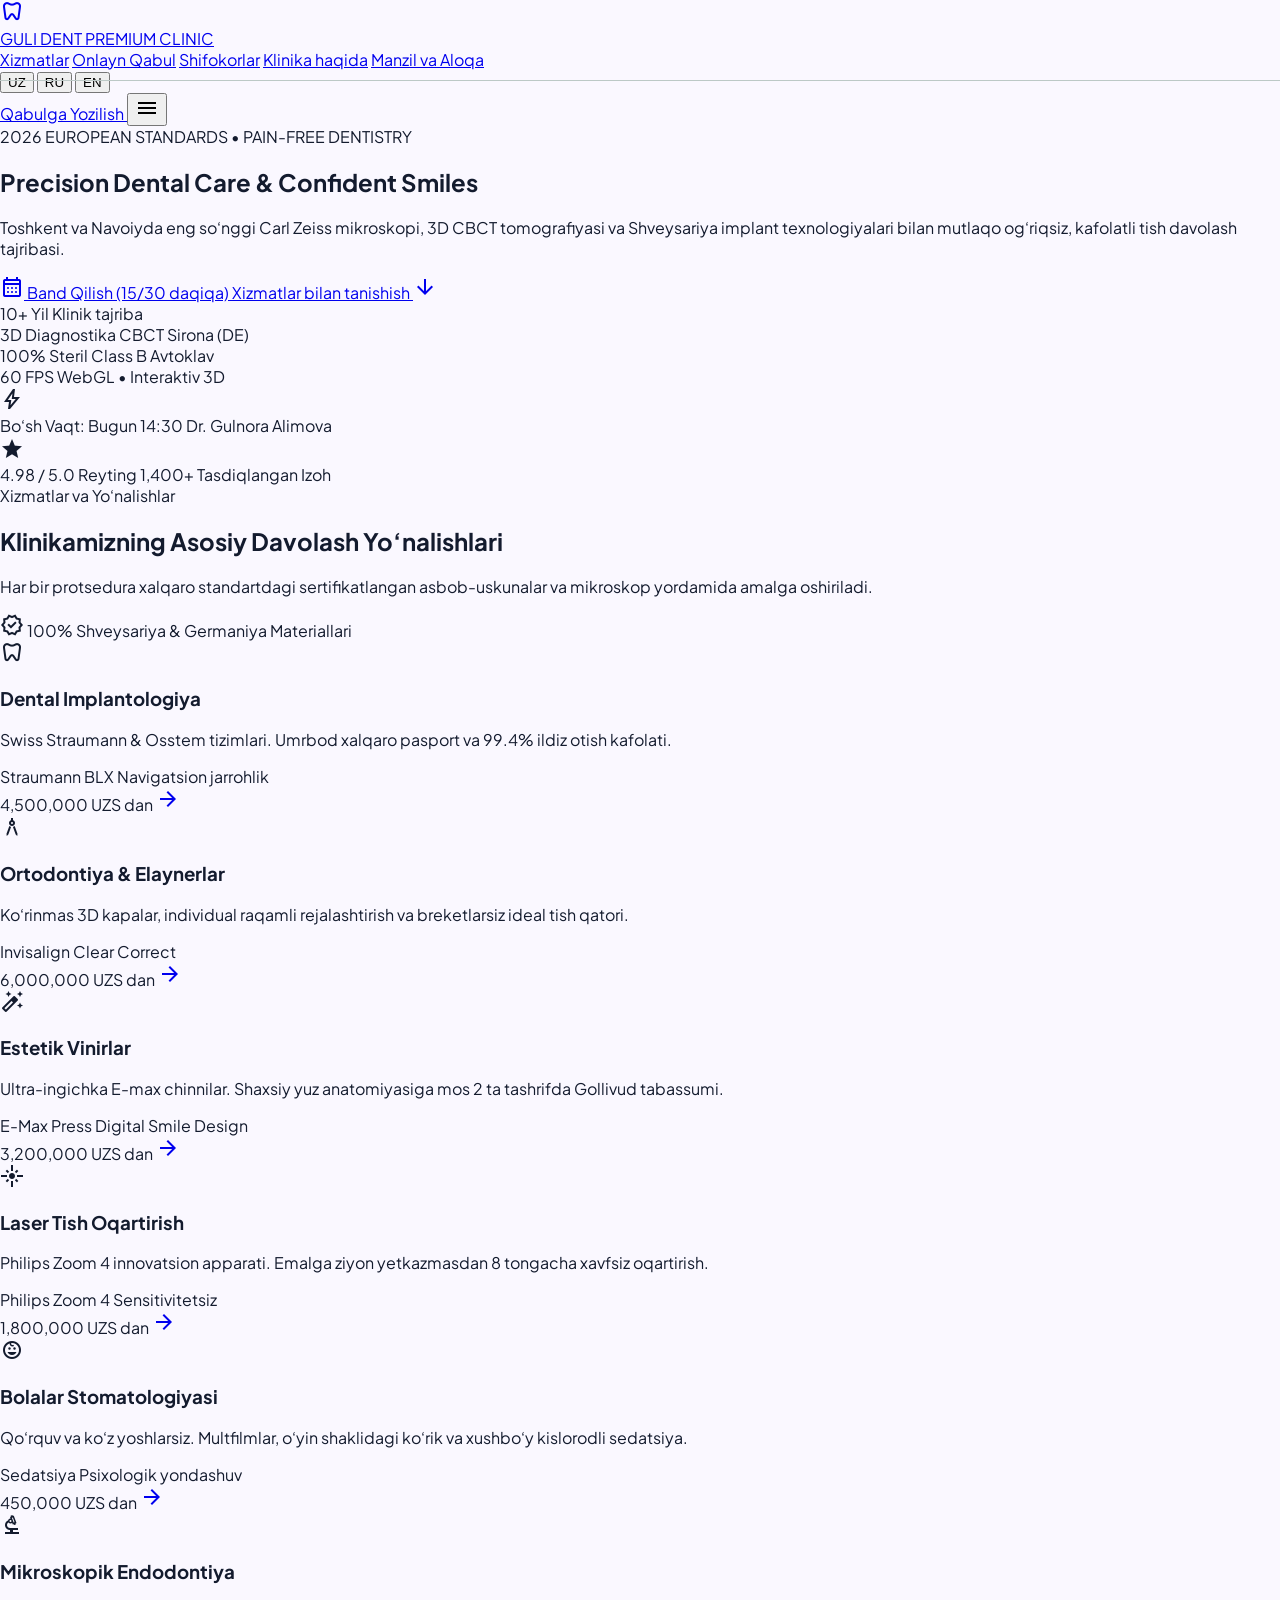
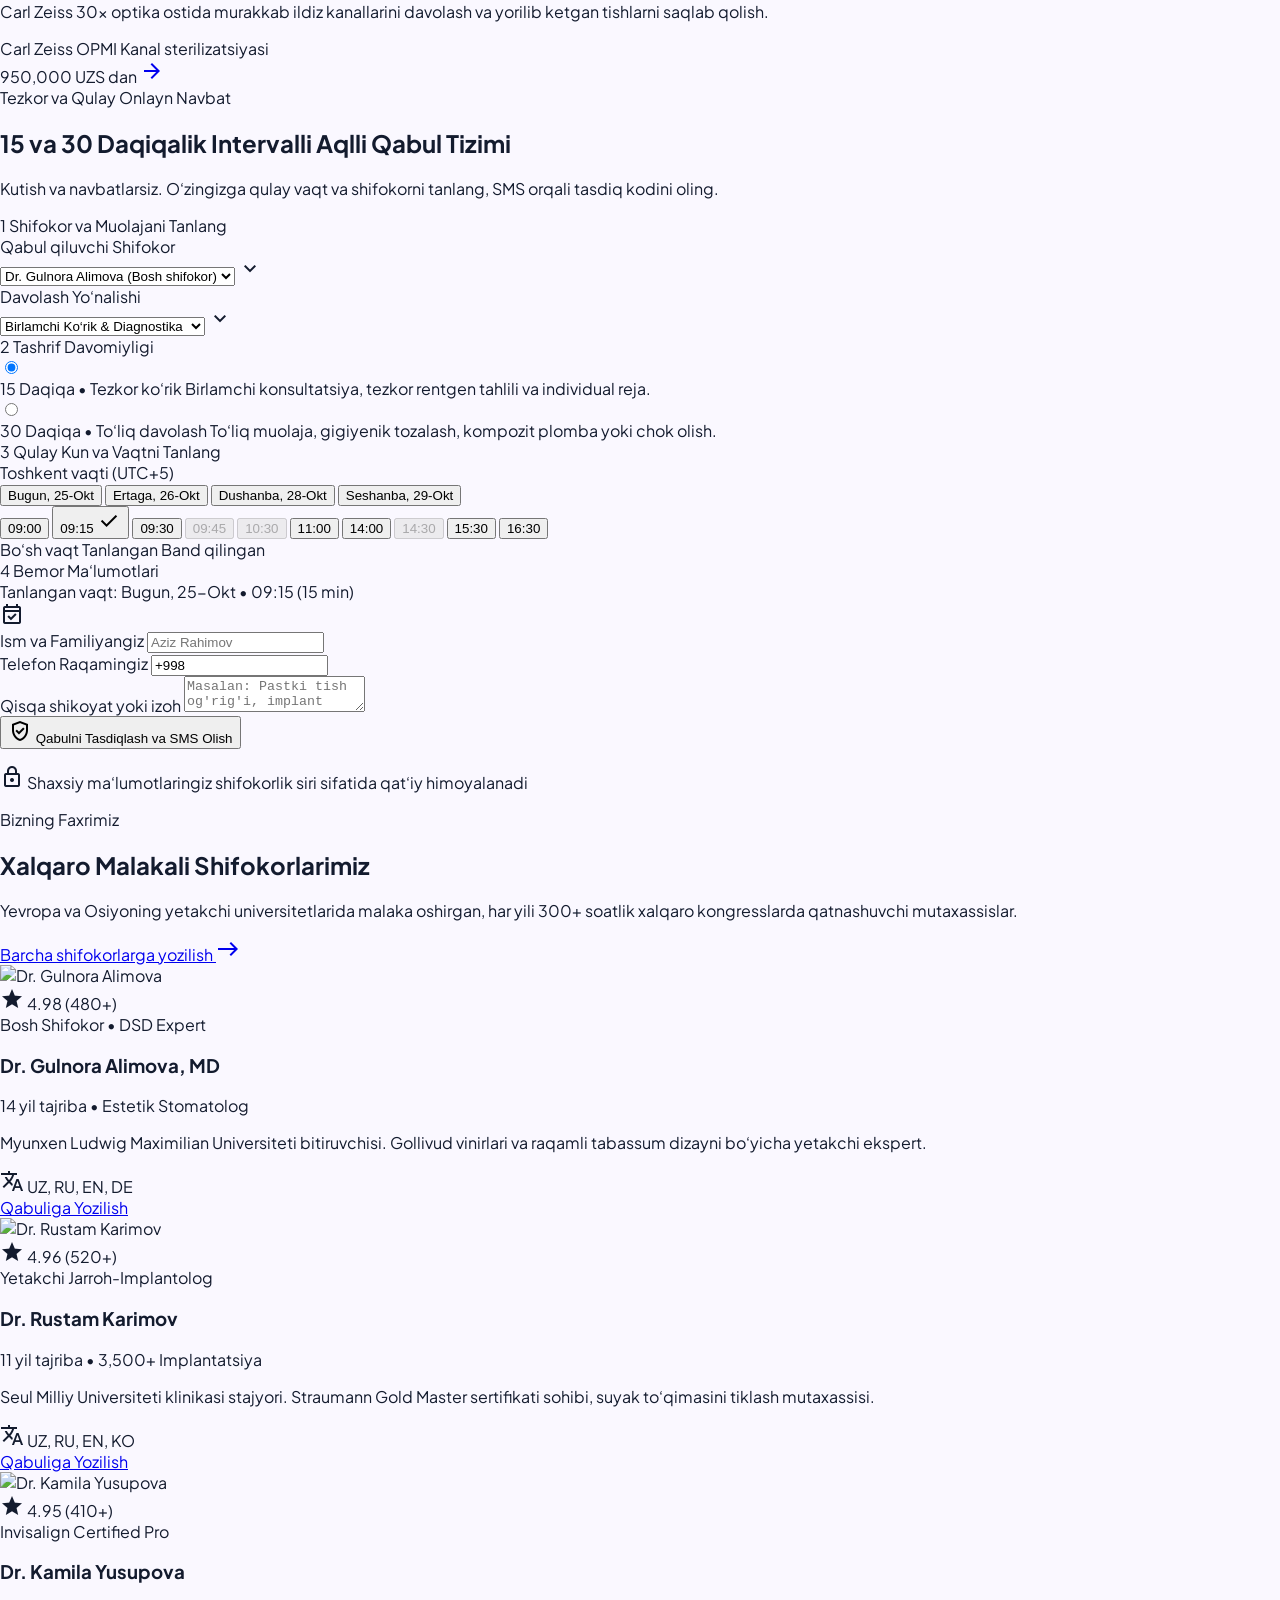
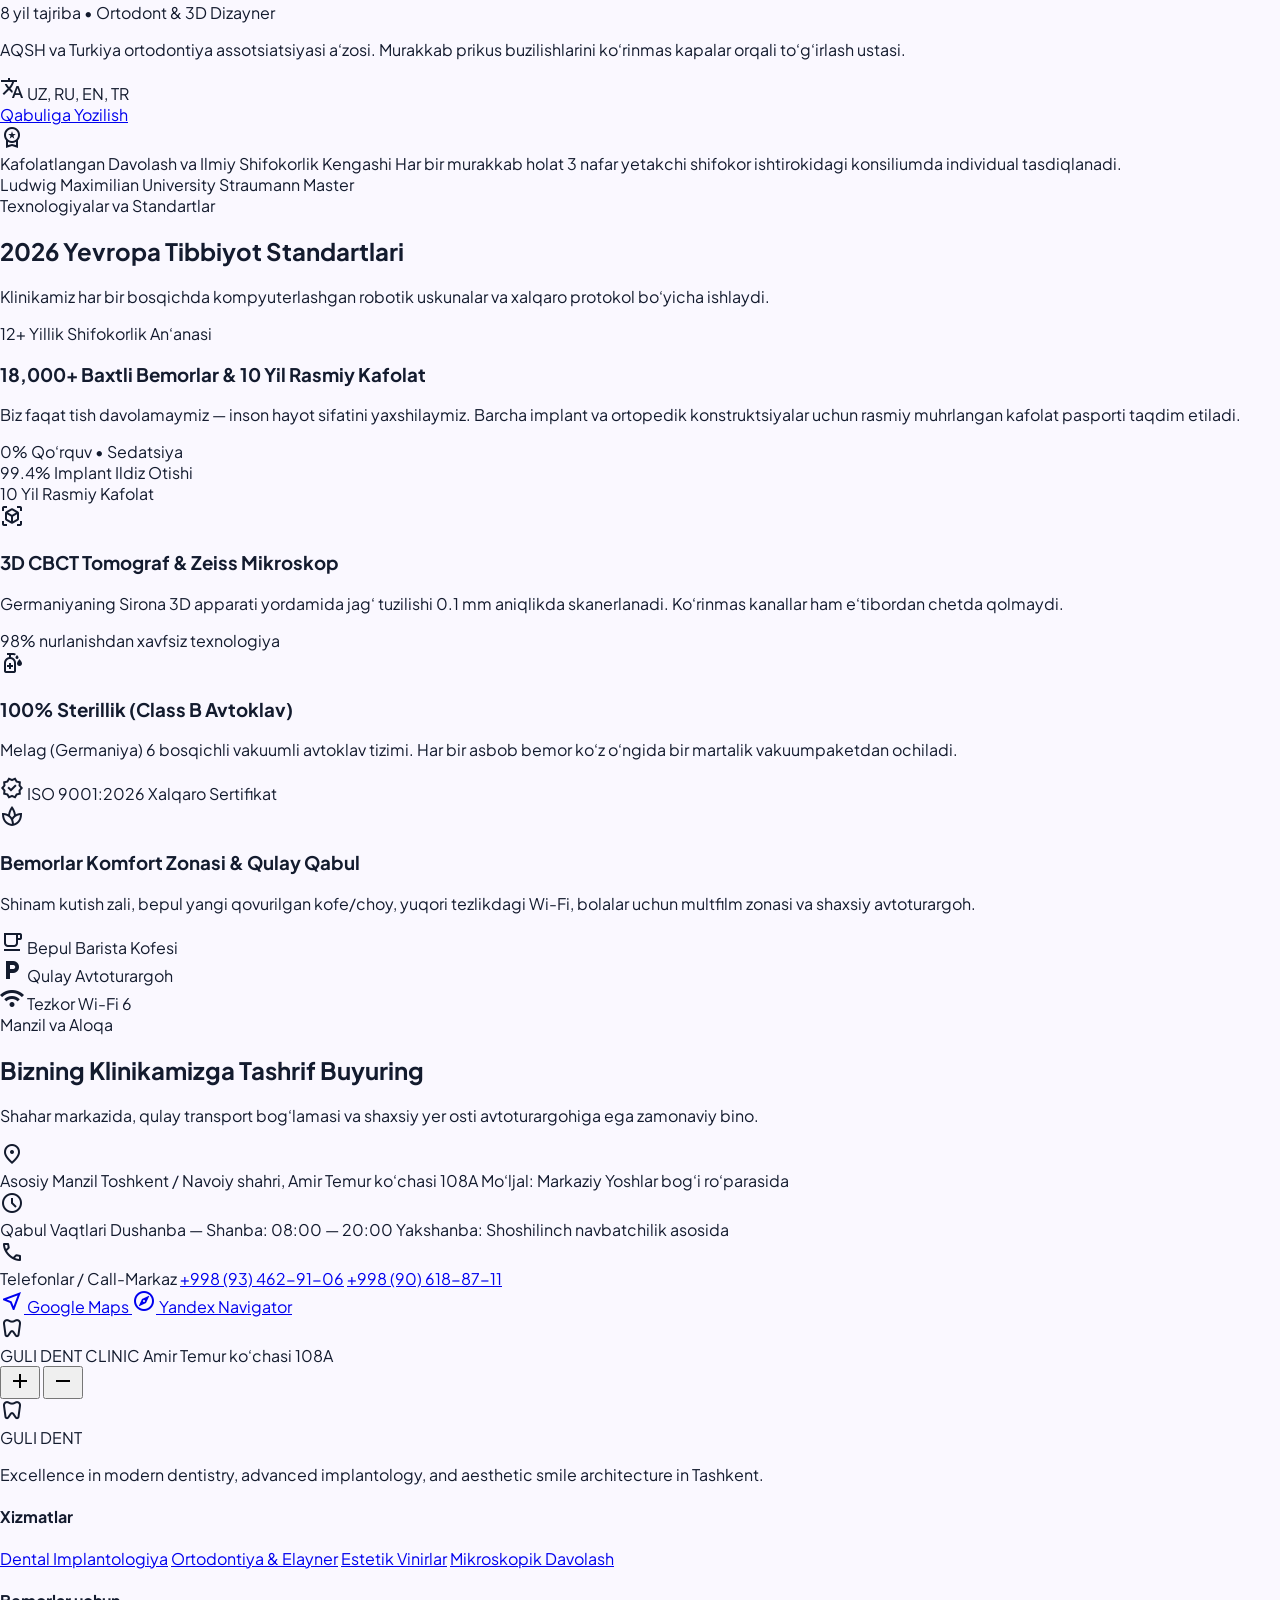
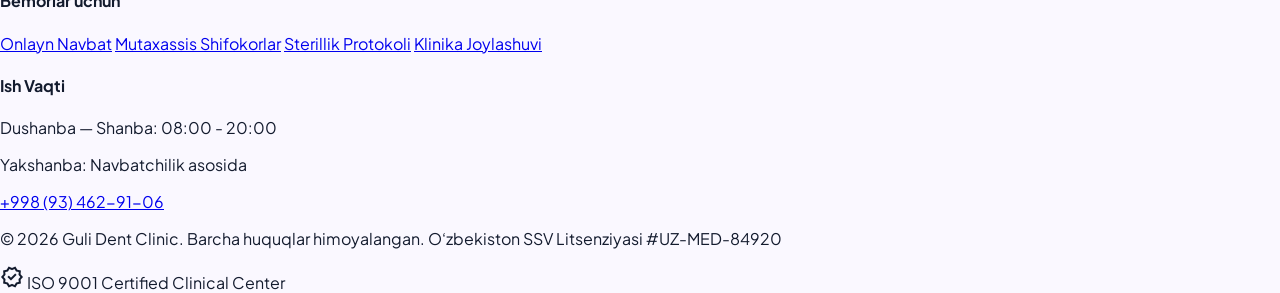
==== index.html @ af5451ae "first commit" ====
<!DOCTYPE html>
<html lang="uz">
<head>
  <meta charset="utf-8"/>
  <meta name="viewport" content="width=device-width, initial-scale=1.0"/>
  <title>GULI DENT CLINIC • Zamonaviy Stomatologiya Markazi</title>
  <meta name="description" content="Toshkent va Navoiyda Carl Zeiss mikroskopi, 3D CBCT tomografiyasi va Shveysariya implant texnologiyalari bilan og‘riqsiz tish davolash."/>

  <!-- Google Fonts: Plus Jakarta Sans & Material Symbols -->
  <link rel="preconnect" href="https://fonts.googleapis.com"/>
  <link rel="preconnect" href="https://fonts.gstatic.com" crossorigin/>
  <link href="https://fonts.googleapis.com/css2?family=Plus+Jakarta+Sans:wght@400;500;600;700;800&display=swap" rel="stylesheet"/>
  <link href="https://fonts.googleapis.com/css2?family=Material+Symbols+Outlined:opsz,wght,FILL,GRAD@20..48,100..700,0..1,-50..200" rel="stylesheet"/>

  <!-- Tailwind CSS CDN -->
  <script src="https://cdn.tailwindcss.com"></script>
  <script>
    tailwind.config = {
      darkMode: "class",
      theme: {
        extend: {
          colors: {
            "surface": "#faf8ff",
            "surface-dim": "#d2d9f4",
            "surface-bright": "#faf8ff",
            "surface-container-lowest": "#ffffff",
            "surface-container-low": "#f2f3ff",
            "surface-container": "#eaedff",
            "surface-container-high": "#e2e7ff",
            "surface-container-highest": "#dae2fd",
            "on-surface": "#131b2e",
            "on-surface-variant": "#3d4947",
            "inverse-surface": "#283044",
            "inverse-on-surface": "#eef0ff",
            "outline": "#6d7a77",
            "outline-variant": "#bcc9c6",
            "surface-tint": "#006a61",
            "primary": "#00685f",
            "on-primary": "#ffffff",
            "primary-container": "#008378",
            "on-primary-container": "#f4fffc",
            "inverse-primary": "#6bd8cb",
            "secondary": "#585f66",
            "on-secondary": "#ffffff",
            "secondary-container": "#dce3eb",
            "on-secondary-container": "#5e656c",
            "tertiary": "#38645c",
            "on-tertiary": "#ffffff",
            "tertiary-container": "#517d75",
            "on-tertiary-container": "#f4fffb",
            "primary-fixed": "#89f5e7",
            "primary-fixed-dim": "#6bd8cb",
            "secondary-fixed": "#dce3eb",
            "secondary-fixed-dim": "#c0c7cf",
            "tertiary-fixed": "#bdece2",
            "tertiary-fixed-dim": "#a2d0c6"
          },
          borderRadius: {
            "DEFAULT": "0.25rem",
            "md": "0.75rem",
            "lg": "1rem",
            "xl": "1.5rem",
            "2xl": "1.75rem",
            "3xl": "2rem",
            "full": "9999px"
          },
          spacing: {
            "gutter": "1.5rem",
            "margin": "2rem",
            "space-xs": "0.25rem",
            "space-sm": "0.5rem",
            "space-md": "1rem",
            "space-lg": "1.5rem",
            "space-xl": "2.5rem"
          },
          fontFamily: {
            sans: ['"Plus Jakarta Sans"', 'system-ui', 'sans-serif']
          }
        }
      }
    };
  </script>

  <!-- External Custom Stylesheet -->
  <link rel="stylesheet" href="css/style.css"/>

  <!-- Three.js Library -->
  <script src="https://ajax.googleapis.com/ajax/libs/threejs/r125/three.min.js"></script>

  <!-- Main Application JavaScript -->
  <script src="js/main.js" defer></script>
</head>
<body class="bg-surface font-sans text-on-surface antialiased">

  <!-- ========================================================================
       TOP FIXED NAVIGATION HEADER
       ======================================================================== -->
  <header class="fixed top-0 left-0 w-full z-50 bg-surface-container-lowest/90 backdrop-blur-xl border-b border-outline-variant/40 shadow-[0_4px_20px_-2px_rgba(15,23,42,0.03)]">
    <div class="h-20 max-w-7xl mx-auto px-4 sm:px-8 flex items-center justify-between gap-gutter">
      <!-- Logo -->
      <a href="#" class="flex items-center gap-space-sm group">
        <div class="w-10 h-10 rounded-xl bg-primary flex items-center justify-center text-on-primary shadow-sm group-hover:scale-105 transition-transform">
          <span class="material-symbols-outlined text-[24px]">dentistry</span>
        </div>
        <div class="flex flex-col">
          <span class="font-bold text-xl tracking-tight text-on-surface leading-none">GULI DENT</span>
          <span class="text-[11px] tracking-widest text-primary font-bold uppercase mt-0.5">PREMIUM CLINIC</span>
        </div>
      </a>

      <!-- Desktop Navigation Links -->
      <nav class="hidden lg:flex items-center gap-8">
        <a href="#services" class="text-sm font-semibold text-primary transition-colors hover:text-primary-container">Xizmatlar</a>
        <a href="#booking" class="text-sm font-semibold text-on-surface-variant hover:text-primary transition-colors">Onlayn Qabul</a>
        <a href="#doctors" class="text-sm font-semibold text-on-surface-variant hover:text-primary transition-colors">Shifokorlar</a>
        <a href="#about" class="text-sm font-semibold text-on-surface-variant hover:text-primary transition-colors">Klinika haqida</a>
        <a href="#contact" class="text-sm font-semibold text-on-surface-variant hover:text-primary transition-colors">Manzil va Aloqa</a>
      </nav>

      <!-- Right Action Items -->
      <div class="flex items-center gap-3 sm:gap-4">
        <!-- Language Switcher -->
        <div class="flex items-center p-1 bg-surface-container-low rounded-full">
          <button class="lang-btn px-2.5 py-1 rounded-full bg-primary text-on-primary text-xs font-semibold transition-all shadow-sm" type="button">UZ</button>
          <button class="lang-btn px-2.5 py-1 rounded-full text-on-surface-variant hover:text-on-surface text-xs font-semibold transition-all" type="button">RU</button>
          <button class="lang-btn px-2.5 py-1 rounded-full text-on-surface-variant hover:text-on-surface text-xs font-semibold transition-all" type="button">EN</button>
        </div>

        <!-- Appointment CTA -->
        <a href="#booking" class="hidden sm:inline-flex items-center justify-center min-h-[44px] px-5 rounded-full bg-primary text-on-primary text-sm font-semibold hover:bg-primary-container active:scale-[0.98] transition-all shadow-[0_4px_14px_rgba(0,104,95,0.25)]">
          Qabulga Yozilish
        </a>

        <!-- Mobile Menu Toggle Button -->
        <button id="mobileMenuToggle" aria-label="Menyu" class="lg:hidden w-10 h-10 rounded-full bg-surface-container-low flex items-center justify-center text-on-surface hover:bg-surface-container transition-colors">
          <span class="material-symbols-outlined text-[24px]">menu</span>
        </button>
      </div>
    </div>

    <!-- Mobile Navigation Drawer -->
    <div id="mobileNavDrawer" class="mobile-nav-drawer lg:hidden">
      <div class="px-6 py-5 flex flex-col gap-4">
        <a href="#services" class="mobile-nav-link text-base font-semibold text-on-surface hover:text-primary transition-colors py-1">Xizmatlar</a>
        <a href="#booking" class="mobile-nav-link text-base font-semibold text-on-surface hover:text-primary transition-colors py-1">Onlayn Qabul</a>
        <a href="#doctors" class="mobile-nav-link text-base font-semibold text-on-surface hover:text-primary transition-colors py-1">Shifokorlar</a>
        <a href="#about" class="mobile-nav-link text-base font-semibold text-on-surface hover:text-primary transition-colors py-1">Klinika haqida</a>
        <a href="#contact" class="mobile-nav-link text-base font-semibold text-on-surface hover:text-primary transition-colors py-1">Manzil va Aloqa</a>
        <a href="#booking" class="mobile-nav-link w-full py-3 text-center rounded-xl bg-primary text-on-primary font-semibold shadow-md mt-2">
          Qabulga Yozilish
        </a>
      </div>
    </div>
  </header>

  <!-- ========================================================================
       MAIN BODY WRAPPER
       ======================================================================== -->
  <main class="w-full pt-20 bg-surface">

    <!-- 1. HERO SECTION WITH 3D TOOTH MODEL -->
    <div class="relative w-full overflow-hidden">
      <!-- Ambient Glow Aura -->
      <div class="absolute -top-32 left-1/2 -translate-x-1/2 w-[850px] h-[340px] hero-glow-aura pointer-events-none rounded-full"></div>

      <section class="relative max-w-7xl mx-auto px-4 sm:px-8 pt-10 sm:pt-16 pb-16">
        <div class="grid grid-cols-1 lg:grid-cols-12 gap-8 lg:gap-12 items-center">
          
          <!-- Left Column: Copy & Trust -->
          <div class="lg:col-span-6 flex flex-col items-start gap-5 z-10">
            <!-- Medical Badge -->
            <div class="inline-flex items-center gap-2 px-4 py-1.5 rounded-full bg-surface-container-low/90 backdrop-blur-md shadow-sm border border-outline-variant/30">
              <span class="w-2.5 h-2.5 rounded-full bg-primary animate-pulse"></span>
              <span class="text-xs text-primary font-bold tracking-wider uppercase">2026 EUROPEAN STANDARDS • PAIN-FREE DENTISTRY</span>
            </div>

            <!-- Main Heading -->
            <h1 class="text-4xl sm:text-5xl lg:text-[56px] font-bold text-on-surface leading-[1.1] tracking-tight">
              Precision Dental Care &amp; <span class="text-primary">Confident Smiles</span>
            </h1>

            <p class="text-base sm:text-lg text-on-surface-variant max-w-xl leading-relaxed">
              Toshkent va Navoiyda eng so‘nggi Carl Zeiss mikroskopi, 3D CBCT tomografiyasi va Shveysariya implant texnologiyalari bilan mutlaqo og‘riqsiz, kafolatli tish davolash tajribasi.
            </p>

            <!-- CTAs -->
            <div class="flex flex-wrap items-center gap-4 pt-2 w-full sm:w-auto">
              <a href="#booking" class="inline-flex items-center justify-center gap-2 px-7 py-3.5 rounded-full bg-primary text-on-primary text-sm font-semibold shadow-md hover:bg-primary-container hover:shadow-lg transition-all duration-200 active:scale-[0.98]">
                <span class="material-symbols-outlined text-[20px]">calendar_month</span>
                <span>Band Qilish (15/30 daqiqa)</span>
              </a>
              <a href="#services" class="inline-flex items-center justify-center gap-2 px-6 py-3.5 rounded-full bg-surface-container-lowest text-primary text-sm font-semibold shadow-sm hover:bg-surface-container-low transition-all duration-200 border border-outline-variant/20">
                <span>Xizmatlar bilan tanishish</span>
                <span class="material-symbols-outlined text-[18px]">arrow_downward</span>
              </a>
            </div>

            <!-- Trust Metrics Row -->
            <div class="grid grid-cols-3 gap-3 sm:gap-4 w-full pt-4">
              <div class="bg-surface-container-lowest/80 backdrop-blur-sm p-4 rounded-xl shadow-sm border border-outline-variant/20 flex flex-col gap-0.5">
                <span class="text-xl sm:text-2xl font-bold text-primary">10+ Yil</span>
                <span class="text-xs text-on-surface-variant font-medium">Klinik tajriba</span>
              </div>
              <div class="bg-surface-container-lowest/80 backdrop-blur-sm p-4 rounded-xl shadow-sm border border-outline-variant/20 flex flex-col gap-0.5">
                <span class="text-xl sm:text-2xl font-bold text-on-surface">3D Diagnostika</span>
                <span class="text-xs text-on-surface-variant font-medium">CBCT Sirona (DE)</span>
              </div>
              <div class="bg-surface-container-lowest/80 backdrop-blur-sm p-4 rounded-xl shadow-sm border border-outline-variant/20 flex flex-col gap-0.5">
                <span class="text-xl sm:text-2xl font-bold text-tertiary">100% Steril</span>
                <span class="text-xs text-on-surface-variant font-medium">Class B Avtoklav</span>
              </div>
            </div>
          </div>

          <!-- Right Column: 3D Scene Viewport -->
          <div class="lg:col-span-6 relative w-full flex justify-center">
            <div class="relative w-full rounded-2xl bg-surface-container-lowest shadow-xl overflow-hidden min-h-[480px] sm:min-h-[540px] border border-outline-variant/30">
              <!-- Subtle Gradient Background -->
              <div class="absolute inset-0 bg-gradient-to-br from-surface-container-lowest via-surface-container-low to-primary-fixed/20 pointer-events-none"></div>

              <!-- Interactive 3D Three.js Container -->
              <div id="tooth-3d-viewport" class="w-full h-[480px] sm:h-[540px] block relative z-0"></div>

              <!-- Floating Top Right Badge -->
              <div class="absolute top-4 right-4 z-20 flex items-center gap-2 px-3 py-1.5 rounded-full bg-surface-container-lowest/90 backdrop-blur-md shadow-sm border border-outline-variant/30">
                <span class="w-2 h-2 rounded-full bg-emerald-500 animate-ping"></span>
                <span class="text-xs text-on-surface font-semibold tracking-wide">60 FPS WebGL • Interaktiv 3D</span>
              </div>

              <!-- Floating Bottom Left Badge -->
              <div class="absolute bottom-4 left-4 z-20 flex items-center gap-2 px-3.5 py-2 rounded-xl bg-surface-container-lowest/90 backdrop-blur-md shadow-md border border-outline-variant/30 max-w-[240px]">
                <div class="w-7 h-7 rounded-lg bg-primary-fixed text-primary flex items-center justify-center shrink-0">
                  <span class="material-symbols-outlined text-[18px]">bolt</span>
                </div>
                <div class="flex flex-col">
                  <span class="text-xs text-primary font-bold leading-tight">Bo‘sh Vaqt: Bugun 14:30</span>
                  <span class="text-[11px] text-on-surface-variant leading-tight">Dr. Gulnora Alimova</span>
                </div>
              </div>

              <!-- Floating Bottom Right Badge -->
              <div class="absolute bottom-4 right-4 z-20 hidden sm:flex items-center gap-2 px-3.5 py-2 rounded-xl bg-surface-container-lowest/90 backdrop-blur-md shadow-md border border-outline-variant/30">
                <div class="flex items-center text-amber-500">
                  <span class="material-symbols-outlined text-[18px]" style="font-variation-settings: 'FILL' 1;">star</span>
                </div>
                <div class="flex flex-col">
                  <span class="text-xs text-on-surface font-bold leading-tight">4.98 / 5.0 Reyting</span>
                  <span class="text-[11px] text-on-surface-variant leading-tight">1,400+ Tasdiqlangan Izoh</span>
                </div>
              </div>
            </div>
          </div>

        </div>
      </section>
    </div>

    <!-- ========================================================================
         2. SERVICES GRID SECTION
         ======================================================================== -->
    <section class="w-full bg-surface-container-low/60 py-16 sm:py-20" id="services">
      <div class="max-w-7xl mx-auto px-4 sm:px-8">
        
        <!-- Section Header -->
        <div class="flex flex-col md:flex-row md:items-end justify-between gap-4 mb-12">
          <div class="flex flex-col gap-1 max-w-2xl">
            <span class="text-xs uppercase tracking-wider text-primary font-bold">Xizmatlar va Yo‘nalishlar</span>
            <h2 class="text-2xl sm:text-3xl font-bold text-on-surface leading-tight">Klinikamizning Asosiy Davolash Yo‘nalishlari</h2>
            <p class="text-sm sm:text-base text-on-surface-variant mt-1">Har bir protsedura xalqaro standartdagi sertifikatlangan asbob-uskunalar va mikroskop yordamida amalga oshiriladi.</p>
          </div>
          <div class="flex items-center">
            <span class="text-xs text-primary font-semibold bg-surface-container-lowest px-3.5 py-2 rounded-full shadow-sm flex items-center gap-1.5 border border-outline-variant/20">
              <span class="material-symbols-outlined text-[18px]">verified</span> 100% Shveysariya &amp; Germaniya Materiallari
            </span>
          </div>
        </div>

        <!-- 6 Service Cards Grid -->
        <div class="grid grid-cols-1 md:grid-cols-2 lg:grid-cols-3 gap-6">
          
          <!-- Card 1: Dental Implantologiya -->
          <div class="service-card bg-surface-container-lowest p-6 rounded-2xl shadow-sm border border-outline-variant/20 flex flex-col justify-between group">
            <div class="flex flex-col gap-3">
              <div class="w-12 h-12 rounded-xl bg-primary-fixed/60 text-primary flex items-center justify-center group-hover:scale-105 transition-transform">
                <span class="material-symbols-outlined text-[28px]">dentistry</span>
              </div>
              <div>
                <h3 class="text-lg font-bold text-on-surface">Dental Implantologiya</h3>
                <p class="text-xs sm:text-sm text-on-surface-variant mt-1.5 leading-relaxed">
                  Swiss Straumann &amp; Osstem tizimlari. Umrbod xalqaro pasport va 99.4% ildiz otish kafolati.
                </p>
              </div>
              <div class="flex flex-wrap gap-1.5 pt-1">
                <span class="px-2.5 py-1 rounded-md bg-surface-container text-on-surface-variant text-xs font-medium">Straumann BLX</span>
                <span class="px-2.5 py-1 rounded-md bg-surface-container text-on-surface-variant text-xs font-medium">Navigatsion jarrohlik</span>
              </div>
            </div>
            <div class="pt-6 mt-4 flex items-center justify-between border-t border-surface-container-low">
              <span class="text-lg font-bold text-primary">4,500,000 UZS <span class="text-xs text-on-surface-variant font-normal">dan</span></span>
              <a href="#booking" class="w-9 h-9 rounded-full bg-surface-container-low text-primary flex items-center justify-center hover:bg-primary hover:text-on-primary transition-colors">
                <span class="material-symbols-outlined text-[18px]">arrow_forward</span>
              </a>
            </div>
          </div>

          <!-- Card 2: Ortodontiya & Elaynerlar -->
          <div class="service-card bg-surface-container-lowest p-6 rounded-2xl shadow-sm border border-outline-variant/20 flex flex-col justify-between group">
            <div class="flex flex-col gap-3">
              <div class="w-12 h-12 rounded-xl bg-tertiary-fixed/60 text-tertiary flex items-center justify-center group-hover:scale-105 transition-transform">
                <span class="material-symbols-outlined text-[28px]">architecture</span>
              </div>
              <div>
                <h3 class="text-lg font-bold text-on-surface">Ortodontiya &amp; Elaynerlar</h3>
                <p class="text-xs sm:text-sm text-on-surface-variant mt-1.5 leading-relaxed">
                  Ko‘rinmas 3D kapalar, individual raqamli rejalashtirish va breketlarsiz ideal tish qatori.
                </p>
              </div>
              <div class="flex flex-wrap gap-1.5 pt-1">
                <span class="px-2.5 py-1 rounded-md bg-surface-container text-on-surface-variant text-xs font-medium">Invisalign</span>
                <span class="px-2.5 py-1 rounded-md bg-surface-container text-on-surface-variant text-xs font-medium">Clear Correct</span>
              </div>
            </div>
            <div class="pt-6 mt-4 flex items-center justify-between border-t border-surface-container-low">
              <span class="text-lg font-bold text-primary">6,000,000 UZS <span class="text-xs text-on-surface-variant font-normal">dan</span></span>
              <a href="#booking" class="w-9 h-9 rounded-full bg-surface-container-low text-primary flex items-center justify-center hover:bg-primary hover:text-on-primary transition-colors">
                <span class="material-symbols-outlined text-[18px]">arrow_forward</span>
              </a>
            </div>
          </div>

          <!-- Card 3: Estetik Vinirlar -->
          <div class="service-card bg-surface-container-lowest p-6 rounded-2xl shadow-sm border border-outline-variant/20 flex flex-col justify-between group">
            <div class="flex flex-col gap-3">
              <div class="w-12 h-12 rounded-xl bg-primary-fixed/60 text-primary flex items-center justify-center group-hover:scale-105 transition-transform">
                <span class="material-symbols-outlined text-[28px]">auto_fix_high</span>
              </div>
              <div>
                <h3 class="text-lg font-bold text-on-surface">Estetik Vinirlar</h3>
                <p class="text-xs sm:text-sm text-on-surface-variant mt-1.5 leading-relaxed">
                  Ultra-ingichka E-max chinnilar. Shaxsiy yuz anatomiyasiga mos 2 ta tashrifda Gollivud tabassumi.
                </p>
              </div>
              <div class="flex flex-wrap gap-1.5 pt-1">
                <span class="px-2.5 py-1 rounded-md bg-surface-container text-on-surface-variant text-xs font-medium">E-Max Press</span>
                <span class="px-2.5 py-1 rounded-md bg-surface-container text-on-surface-variant text-xs font-medium">Digital Smile Design</span>
              </div>
            </div>
            <div class="pt-6 mt-4 flex items-center justify-between border-t border-surface-container-low">
              <span class="text-lg font-bold text-primary">3,200,000 UZS <span class="text-xs text-on-surface-variant font-normal">dan</span></span>
              <a href="#booking" class="w-9 h-9 rounded-full bg-surface-container-low text-primary flex items-center justify-center hover:bg-primary hover:text-on-primary transition-colors">
                <span class="material-symbols-outlined text-[18px]">arrow_forward</span>
              </a>
            </div>
          </div>

          <!-- Card 4: Laser Tish Oqartirish -->
          <div class="service-card bg-surface-container-lowest p-6 rounded-2xl shadow-sm border border-outline-variant/20 flex flex-col justify-between group">
            <div class="flex flex-col gap-3">
              <div class="w-12 h-12 rounded-xl bg-secondary-container text-secondary flex items-center justify-center group-hover:scale-105 transition-transform">
                <span class="material-symbols-outlined text-[28px]">flare</span>
              </div>
              <div>
                <h3 class="text-lg font-bold text-on-surface">Laser Tish Oqartirish</h3>
                <p class="text-xs sm:text-sm text-on-surface-variant mt-1.5 leading-relaxed">
                  Philips Zoom 4 innovatsion apparati. Emalga ziyon yetkazmasdan 8 tongacha xavfsiz oqartirish.
                </p>
              </div>
              <div class="flex flex-wrap gap-1.5 pt-1">
                <span class="px-2.5 py-1 rounded-md bg-surface-container text-on-surface-variant text-xs font-medium">Philips Zoom 4</span>
                <span class="px-2.5 py-1 rounded-md bg-surface-container text-on-surface-variant text-xs font-medium">Sensitivitetsiz</span>
              </div>
            </div>
            <div class="pt-6 mt-4 flex items-center justify-between border-t border-surface-container-low">
              <span class="text-lg font-bold text-primary">1,800,000 UZS <span class="text-xs text-on-surface-variant font-normal">dan</span></span>
              <a href="#booking" class="w-9 h-9 rounded-full bg-surface-container-low text-primary flex items-center justify-center hover:bg-primary hover:text-on-primary transition-colors">
                <span class="material-symbols-outlined text-[18px]">arrow_forward</span>
              </a>
            </div>
          </div>

          <!-- Card 5: Bolalar Stomatologiyasi -->
          <div class="service-card bg-surface-container-lowest p-6 rounded-2xl shadow-sm border border-outline-variant/20 flex flex-col justify-between group">
            <div class="flex flex-col gap-3">
              <div class="w-12 h-12 rounded-xl bg-primary-fixed/50 text-primary flex items-center justify-center group-hover:scale-105 transition-transform">
                <span class="material-symbols-outlined text-[28px]">child_care</span>
              </div>
              <div>
                <h3 class="text-lg font-bold text-on-surface">Bolalar Stomatologiyasi</h3>
                <p class="text-xs sm:text-sm text-on-surface-variant mt-1.5 leading-relaxed">
                  Qo‘rquv va ko‘z yoshlarsiz. Multfilmlar, o‘yin shaklidagi ko‘rik va xushbo‘y kislorodli sedatsiya.
                </p>
              </div>
              <div class="flex flex-wrap gap-1.5 pt-1">
                <span class="px-2.5 py-1 rounded-md bg-surface-container text-on-surface-variant text-xs font-medium">Sedatsiya</span>
                <span class="px-2.5 py-1 rounded-md bg-surface-container text-on-surface-variant text-xs font-medium">Psixologik yondashuv</span>
              </div>
            </div>
            <div class="pt-6 mt-4 flex items-center justify-between border-t border-surface-container-low">
              <span class="text-lg font-bold text-primary">450,000 UZS <span class="text-xs text-on-surface-variant font-normal">dan</span></span>
              <a href="#booking" class="w-9 h-9 rounded-full bg-surface-container-low text-primary flex items-center justify-center hover:bg-primary hover:text-on-primary transition-colors">
                <span class="material-symbols-outlined text-[18px]">arrow_forward</span>
              </a>
            </div>
          </div>

          <!-- Card 6: Mikroskopik Endodontiya -->
          <div class="service-card bg-surface-container-lowest p-6 rounded-2xl shadow-sm border border-outline-variant/20 flex flex-col justify-between group">
            <div class="flex flex-col gap-3">
              <div class="w-12 h-12 rounded-xl bg-tertiary-fixed/60 text-tertiary flex items-center justify-center group-hover:scale-105 transition-transform">
                <span class="material-symbols-outlined text-[28px]">biotech</span>
              </div>
              <div>
                <h3 class="text-lg font-bold text-on-surface">Mikroskopik Endodontiya</h3>
                <p class="text-xs sm:text-sm text-on-surface-variant mt-1.5 leading-relaxed">
                  Carl Zeiss 30x optika ostida murakkab ildiz kanallarini davolash va yorilib ketgan tishlarni saqlab qolish.
                </p>
              </div>
              <div class="flex flex-wrap gap-1.5 pt-1">
                <span class="px-2.5 py-1 rounded-md bg-surface-container text-on-surface-variant text-xs font-medium">Carl Zeiss OPMI</span>
                <span class="px-2.5 py-1 rounded-md bg-surface-container text-on-surface-variant text-xs font-medium">Kanal sterilizatsiyasi</span>
              </div>
            </div>
            <div class="pt-6 mt-4 flex items-center justify-between border-t border-surface-container-low">
              <span class="text-lg font-bold text-primary">950,000 UZS <span class="text-xs text-on-surface-variant font-normal">dan</span></span>
              <a href="#booking" class="w-9 h-9 rounded-full bg-surface-container-low text-primary flex items-center justify-center hover:bg-primary hover:text-on-primary transition-colors">
                <span class="material-symbols-outlined text-[18px]">arrow_forward</span>
              </a>
            </div>
          </div>

        </div>
      </div>
    </section>

    <!-- ========================================================================
         3. SMART ONLINE BOOKING DASHBOARD
         ======================================================================== -->
    <section class="max-w-7xl mx-auto px-4 sm:px-8 py-16 sm:py-20" id="booking">
      <div class="flex flex-col items-center text-center mb-10 max-w-2xl mx-auto">
        <span class="text-xs uppercase tracking-wider text-primary font-bold">Tezkor va Qulay Onlayn Navbat</span>
        <h2 class="text-2xl sm:text-3xl font-bold text-on-surface mt-1 leading-tight">15 va 30 Daqiqalik Intervalli Aqlli Qabul Tizimi</h2>
        <p class="text-sm sm:text-base text-on-surface-variant mt-2">Kutish va navbatlarsiz. O‘zingizga qulay vaqt va shifokorni tanlang, SMS orqali tasdiq kodini oling.</p>
      </div>

      <!-- Booking Card -->
      <div class="bg-surface-container-lowest rounded-3xl shadow-xl p-6 sm:p-10 border border-outline-variant/30">
        <div class="grid grid-cols-1 lg:grid-cols-12 gap-8 lg:gap-10">
          
          <!-- Left: Selection Steps -->
          <div class="lg:col-span-7 flex flex-col gap-6">
            
            <!-- Step 1: Doctor & Treatment -->
            <div class="flex flex-col gap-2">
              <div class="flex items-center gap-2 mb-1">
                <span class="w-6 h-6 rounded-full bg-primary text-on-primary text-xs font-bold flex items-center justify-center">1</span>
                <span class="text-base sm:text-lg text-on-surface font-bold">Shifokor va Muolajani Tanlang</span>
              </div>
              <div class="grid grid-cols-1 sm:grid-cols-2 gap-3 sm:gap-4">
                <div class="flex flex-col gap-1">
                  <label class="text-xs font-semibold text-on-surface-variant">Qabul qiluvchi Shifokor</label>
                  <div class="relative">
                    <select id="docSelect" class="w-full h-12 px-3.5 bg-surface-container-low text-on-surface text-sm rounded-xl appearance-none cursor-pointer focus:bg-surface-container-lowest focus:ring-2 focus:ring-primary/20 outline-none transition-all pr-10 border border-transparent focus:border-primary/30">
                      <option value="alimova">Dr. Gulnora Alimova (Bosh shifokor)</option>
                      <option value="karimov">Dr. Rustam Karimov (Implantolog)</option>
                      <option value="yusupova">Dr. Kamila Yusupova (Ortodont)</option>
                    </select>
                    <span class="material-symbols-outlined absolute right-3 top-3 pointer-events-none text-on-surface-variant text-[20px]">expand_more</span>
                  </div>
                </div>
                <div class="flex flex-col gap-1">
                  <label class="text-xs font-semibold text-on-surface-variant">Davolash Yo‘nalishi</label>
                  <div class="relative">
                    <select id="treatmentSelect" class="w-full h-12 px-3.5 bg-surface-container-low text-on-surface text-sm rounded-xl appearance-none cursor-pointer focus:bg-surface-container-lowest focus:ring-2 focus:ring-primary/20 outline-none transition-all pr-10 border border-transparent focus:border-primary/30">
                      <option>Birlamchi Ko‘rik &amp; Diagnostika</option>
                      <option>Dental Implantatsiya Maslahati</option>
                      <option>Ortodontik Tekshiruv &amp; Elayner</option>
                      <option>Estetik Vinirlar Konsultatsiyasi</option>
                      <option>Professional Tish Tozalash</option>
                    </select>
                    <span class="material-symbols-outlined absolute right-3 top-3 pointer-events-none text-on-surface-variant text-[20px]">expand_more</span>
                  </div>
                </div>
              </div>
            </div>

            <!-- Step 2: Duration Toggle -->
            <div class="flex flex-col gap-2">
              <div class="flex items-center gap-2 mb-1">
                <span class="w-6 h-6 rounded-full bg-primary text-on-primary text-xs font-bold flex items-center justify-center">2</span>
                <span class="text-base sm:text-lg text-on-surface font-bold">Tashrif Davomiyligi</span>
              </div>
              <div class="grid grid-cols-1 sm:grid-cols-2 gap-3" id="durationToggleGroup">
                <label class="flex items-start gap-3 p-3.5 rounded-xl cursor-pointer bg-primary-fixed/20 shadow-sm transition-all duration-200 border border-primary/20" id="duration15">
                  <input checked class="mt-1 accent-primary" name="duration" type="radio" value="15"/>
                  <div class="flex flex-col">
                    <span class="text-sm text-on-surface font-bold">15 Daqiqa • Tezkor ko‘rik</span>
                    <span class="text-xs text-on-surface-variant leading-tight mt-0.5">Birlamchi konsultatsiya, tezkor rentgen tahlili va individual reja.</span>
                  </div>
                </label>
                <label class="flex items-start gap-3 p-3.5 rounded-xl cursor-pointer bg-surface-container-low hover:bg-surface-container transition-all duration-200 border border-transparent" id="duration30">
                  <input class="mt-1 accent-primary" name="duration" type="radio" value="30"/>
                  <div class="flex flex-col">
                    <span class="text-sm text-on-surface font-bold">30 Daqiqa • To‘liq davolash</span>
                    <span class="text-xs text-on-surface-variant leading-tight mt-0.5">To‘liq muolaja, gigiyenik tozalash, kompozit plomba yoki chok olish.</span>
                  </div>
                </label>
              </div>
            </div>

            <!-- Step 3: Date & Time Selection -->
            <div class="flex flex-col gap-2">
              <div class="flex items-center justify-between mb-1">
                <div class="flex items-center gap-2">
                  <span class="w-6 h-6 rounded-full bg-primary text-on-primary text-xs font-bold flex items-center justify-center">3</span>
                  <span class="text-base sm:text-lg text-on-surface font-bold">Qulay Kun va Vaqtni Tanlang</span>
                </div>
                <span class="text-xs text-primary font-semibold flex items-center gap-1.5">
                  <span class="w-2 h-2 rounded-full bg-emerald-500"></span> Toshkent vaqti (UTC+5)
                </span>
              </div>

              <!-- Date Selector Tabs -->
              <div class="flex items-center gap-2 overflow-x-auto pb-1" id="dateTabs">
                <button class="px-4 py-2 rounded-lg bg-primary text-on-primary text-xs font-semibold shadow-sm shrink-0 date-tab-btn" type="button">Bugun, 25-Okt</button>
                <button class="px-4 py-2 rounded-lg bg-surface-container-low text-on-surface hover:bg-surface-container text-xs font-semibold transition-all shrink-0 date-tab-btn" type="button">Ertaga, 26-Okt</button>
                <button class="px-4 py-2 rounded-lg bg-surface-container-low text-on-surface hover:bg-surface-container text-xs font-semibold transition-all shrink-0 date-tab-btn" type="button">Dushanba, 28-Okt</button>
                <button class="px-4 py-2 rounded-lg bg-surface-container-low text-on-surface hover:bg-surface-container text-xs font-semibold transition-all shrink-0 date-tab-btn" type="button">Seshanba, 29-Okt</button>
              </div>

              <!-- Time Slots Grid -->
              <div class="grid grid-cols-4 sm:grid-cols-5 gap-2 pt-2" id="slotGrid">
                <button class="slot-btn py-2.5 rounded-lg bg-surface-container-low text-on-surface text-xs font-semibold hover:bg-primary-fixed hover:text-primary transition-all shadow-sm" type="button">09:00</button>
                
                <button class="slot-btn py-2.5 rounded-lg bg-primary text-on-primary text-xs font-semibold shadow-md flex items-center justify-center gap-1" type="button">
                  <span>09:15</span>
                  <span class="material-symbols-outlined text-[16px]">check</span>
                </button>

                <button class="slot-btn py-2.5 rounded-lg bg-surface-container-low text-on-surface text-xs font-semibold hover:bg-primary-fixed hover:text-primary transition-all shadow-sm" type="button">09:30</button>
                
                <!-- Booked Slots -->
                <button class="py-2.5 rounded-lg bg-surface-container-high/60 text-outline-variant text-xs font-semibold line-through cursor-not-allowed" disabled type="button">09:45</button>
                <button class="py-2.5 rounded-lg bg-surface-container-high/60 text-outline-variant text-xs font-semibold line-through cursor-not-allowed" disabled type="button">10:30</button>
                
                <button class="slot-btn py-2.5 rounded-lg bg-surface-container-low text-on-surface text-xs font-semibold hover:bg-primary-fixed hover:text-primary transition-all shadow-sm" type="button">11:00</button>
                <button class="slot-btn py-2.5 rounded-lg bg-surface-container-low text-on-surface text-xs font-semibold hover:bg-primary-fixed hover:text-primary transition-all shadow-sm" type="button">14:00</button>
                
                <button class="py-2.5 rounded-lg bg-surface-container-high/60 text-outline-variant text-xs font-semibold line-through cursor-not-allowed" disabled type="button">14:30</button>
                
                <button class="slot-btn py-2.5 rounded-lg bg-surface-container-low text-on-surface text-xs font-semibold hover:bg-primary-fixed hover:text-primary transition-all shadow-sm" type="button">15:30</button>
                <button class="slot-btn py-2.5 rounded-lg bg-surface-container-low text-on-surface text-xs font-semibold hover:bg-primary-fixed hover:text-primary transition-all shadow-sm" type="button">16:30</button>
              </div>

              <!-- Slot Legend -->
              <div class="flex items-center gap-4 pt-2">
                <span class="text-xs flex items-center gap-1.5 text-on-surface-variant font-medium">
                  <span class="w-2.5 h-2.5 rounded bg-surface-container-low inline-block border border-outline-variant/30"></span> Bo‘sh vaqt
                </span>
                <span class="text-xs flex items-center gap-1.5 text-primary font-bold">
                  <span class="w-2.5 h-2.5 rounded bg-primary inline-block"></span> Tanlangan
                </span>
                <span class="text-xs flex items-center gap-1.5 text-outline-variant font-medium">
                  <span class="w-2.5 h-2.5 rounded bg-surface-container-high inline-block"></span> Band qilingan
                </span>
              </div>
            </div>

          </div>

          <!-- Right: Patient Info & Confirmation Form -->
          <div class="lg:col-span-5 bg-surface-container-low/80 rounded-2xl p-5 sm:p-7 flex flex-col justify-between border border-outline-variant/30">
            <div class="flex flex-col gap-4">
              <div class="flex items-center gap-2 mb-1">
                <span class="w-6 h-6 rounded-full bg-primary text-on-primary text-xs font-bold flex items-center justify-center">4</span>
                <span class="text-base sm:text-lg text-on-surface font-bold">Bemor Ma‘lumotlari</span>
              </div>

              <!-- Dynamic Booking Summary Pill -->
              <div class="bg-surface-container-lowest p-3.5 rounded-xl shadow-sm flex items-center justify-between border border-outline-variant/20">
                <div class="flex flex-col">
                  <span class="text-xs text-on-surface-variant font-medium">Tanlangan vaqt:</span>
                  <span id="bookingSummaryPillText" class="text-sm font-bold text-primary">Bugun, 25-Okt • 09:15 (15 min)</span>
                </div>
                <span class="material-symbols-outlined text-primary text-[24px]">event_available</span>
              </div>

              <!-- Inputs -->
              <div class="flex flex-col gap-1">
                <label class="text-xs font-semibold text-on-surface-variant">Ism va Familiyangiz</label>
                <input id="patientName" class="w-full h-11 px-3.5 bg-surface-container-lowest text-on-surface text-sm rounded-xl outline-none focus:ring-2 focus:ring-primary/20 border border-outline-variant/20 transition-all" placeholder="Aziz Rahimov" type="text"/>
              </div>

              <div class="flex flex-col gap-1">
                <label class="text-xs font-semibold text-on-surface-variant">Telefon Raqamingiz</label>
                <input id="patientPhone" class="w-full h-11 px-3.5 bg-surface-container-lowest text-on-surface text-sm rounded-xl outline-none focus:ring-2 focus:ring-primary/20 border border-outline-variant/20 transition-all" placeholder="+998 90 123 45 67" type="tel" value="+998 "/>
              </div>

              <div class="flex flex-col gap-1">
                <label class="text-xs font-semibold text-on-surface-variant">Qisqa shikoyat yoki izoh</label>
                <textarea id="patientNote" class="w-full p-3 bg-surface-container-lowest text-on-surface text-sm rounded-xl outline-none focus:ring-2 focus:ring-primary/20 border border-outline-variant/20 transition-all resize-none" placeholder="Masalan: Pastki tish og'rig'i, implant bo'yicha maslahat..." rows="2"></textarea>
              </div>
            </div>

            <!-- Submit Button & Disclaimer -->
            <div class="pt-6 flex flex-col gap-2">
              <button id="confirmBookingBtn" class="w-full py-3.5 rounded-full bg-primary text-on-primary text-sm font-bold shadow-md hover:bg-primary-container active:scale-[0.98] transition-all flex items-center justify-center gap-2" type="button">
                <span class="material-symbols-outlined text-[20px]">verified_user</span>
                <span>Qabulni Tasdiqlash va SMS Olish</span>
              </button>
              <p class="text-[11px] text-on-surface-variant text-center flex items-center justify-center gap-1.5 mt-1">
                <span class="material-symbols-outlined text-[16px] text-tertiary">lock</span>
                <span>Shaxsiy ma‘lumotlaringiz shifokorlik siri sifatida qat‘iy himoyalanadi</span>
              </p>
            </div>
          </div>

        </div>
      </div>
    </section>

    <!-- ========================================================================
         4. DOCTORS TEAM SHOWCASE
         ======================================================================== -->
    <section class="max-w-7xl mx-auto px-4 sm:px-8 py-16 sm:py-20" id="doctors">
      
      <!-- Section Header -->
      <div class="flex flex-col md:flex-row md:items-end justify-between gap-4 mb-12">
        <div class="flex flex-col gap-1 max-w-2xl">
          <span class="text-xs uppercase tracking-wider text-primary font-bold">Bizning Faxrimiz</span>
          <h2 class="text-2xl sm:text-3xl font-bold text-on-surface leading-tight">Xalqaro Malakali Shifokorlarimiz</h2>
          <p class="text-sm sm:text-base text-on-surface-variant mt-1">Yevropa va Osiyoning yetakchi universitetlarida malaka oshirgan, har yili 300+ soatlik xalqaro kongresslarda qatnashuvchi mutaxassislar.</p>
        </div>
        <a href="#booking" class="text-sm text-primary font-bold hover:underline flex items-center gap-1">
          Barcha shifokorlarga yozilish <span class="material-symbols-outlined text-[18px]">east</span>
        </a>
      </div>

      <!-- 3 Doctor Cards Grid -->
      <div class="grid grid-cols-1 md:grid-cols-2 lg:grid-cols-3 gap-6">
        
        <!-- Doctor 1: Dr. Gulnora Alimova -->
        <div class="doctor-card bg-surface-container-lowest rounded-2xl shadow-sm border border-outline-variant/20 overflow-hidden flex flex-col group">
          <div class="relative w-full h-72 overflow-hidden bg-surface-container">
            <img class="w-full h-full object-cover group-hover:scale-105 transition-transform duration-500" alt="Dr. Gulnora Alimova" src="https://lh3.googleusercontent.com/aida-public/[base64]"/>
            <div class="absolute top-3 right-3 bg-surface-container-lowest/90 backdrop-blur-md px-2.5 py-1 rounded-full shadow-sm flex items-center gap-1 border border-outline-variant/30">
              <span class="material-symbols-outlined text-amber-500 text-[16px]" style="font-variation-settings: 'FILL' 1;">star</span>
              <span class="text-xs font-bold text-on-surface">4.98</span>
              <span class="text-xs text-on-surface-variant">(480+)</span>
            </div>
            <div class="absolute bottom-3 left-3 bg-primary text-on-primary px-3 py-1 rounded-lg text-xs font-bold tracking-wide shadow-sm">
              Bosh Shifokor • DSD Expert
            </div>
          </div>
          <div class="p-6 flex flex-col flex-1 justify-between gap-4">
            <div class="flex flex-col gap-1">
              <h3 class="text-lg font-bold text-on-surface">Dr. Gulnora Alimova, MD</h3>
              <span class="text-xs text-primary font-bold">14 yil tajriba • Estetik Stomatolog</span>
              <p class="text-xs sm:text-sm text-on-surface-variant mt-2 leading-relaxed">
                Myunxen Ludwig Maximilian Universiteti bitiruvchisi. Gollivud vinirlari va raqamli tabassum dizayni bo‘yicha yetakchi ekspert.
              </p>
            </div>
            <div class="flex items-center justify-between pt-3 border-t border-surface-container-low">
              <div class="flex items-center gap-1 text-on-surface-variant">
                <span class="material-symbols-outlined text-[18px]">translate</span>
                <span class="text-xs font-medium">UZ, RU, EN, DE</span>
              </div>
              <a href="#booking" class="px-3.5 py-1.5 rounded-full bg-surface-container-low text-primary text-xs font-bold hover:bg-primary hover:text-on-primary transition-all">
                Qabuliga Yozilish
              </a>
            </div>
          </div>
        </div>

        <!-- Doctor 2: Dr. Rustam Karimov -->
        <div class="doctor-card bg-surface-container-lowest rounded-2xl shadow-sm border border-outline-variant/20 overflow-hidden flex flex-col group">
          <div class="relative w-full h-72 overflow-hidden bg-surface-container">
            <img class="w-full h-full object-cover group-hover:scale-105 transition-transform duration-500" alt="Dr. Rustam Karimov" src="https://lh3.googleusercontent.com/aida-public/[base64]"/>
            <div class="absolute top-3 right-3 bg-surface-container-lowest/90 backdrop-blur-md px-2.5 py-1 rounded-full shadow-sm flex items-center gap-1 border border-outline-variant/30">
              <span class="material-symbols-outlined text-amber-500 text-[16px]" style="font-variation-settings: 'FILL' 1;">star</span>
              <span class="text-xs font-bold text-on-surface">4.96</span>
              <span class="text-xs text-on-surface-variant">(520+)</span>
            </div>
            <div class="absolute bottom-3 left-3 bg-tertiary text-on-tertiary px-3 py-1 rounded-lg text-xs font-bold tracking-wide shadow-sm">
              Yetakchi Jarroh-Implantolog
            </div>
          </div>
          <div class="p-6 flex flex-col flex-1 justify-between gap-4">
            <div class="flex flex-col gap-1">
              <h3 class="text-lg font-bold text-on-surface">Dr. Rustam Karimov</h3>
              <span class="text-xs text-tertiary font-bold">11 yil tajriba • 3,500+ Implantatsiya</span>
              <p class="text-xs sm:text-sm text-on-surface-variant mt-2 leading-relaxed">
                Seul Milliy Universiteti klinikasi stajyori. Straumann Gold Master sertifikati sohibi, suyak to‘qimasini tiklash mutaxassisi.
              </p>
            </div>
            <div class="flex items-center justify-between pt-3 border-t border-surface-container-low">
              <div class="flex items-center gap-1 text-on-surface-variant">
                <span class="material-symbols-outlined text-[18px]">translate</span>
                <span class="text-xs font-medium">UZ, RU, EN, KO</span>
              </div>
              <a href="#booking" class="px-3.5 py-1.5 rounded-full bg-surface-container-low text-primary text-xs font-bold hover:bg-primary hover:text-on-primary transition-all">
                Qabuliga Yozilish
              </a>
            </div>
          </div>
        </div>

        <!-- Doctor 3: Dr. Kamila Yusupova -->
        <div class="doctor-card bg-surface-container-lowest rounded-2xl shadow-sm border border-outline-variant/20 overflow-hidden flex flex-col group">
          <div class="relative w-full h-72 overflow-hidden bg-surface-container">
            <img class="w-full h-full object-cover group-hover:scale-105 transition-transform duration-500" alt="Dr. Kamila Yusupova" src="https://lh3.googleusercontent.com/aida-public/[base64]"/>
            <div class="absolute top-3 right-3 bg-surface-container-lowest/90 backdrop-blur-md px-2.5 py-1 rounded-full shadow-sm flex items-center gap-1 border border-outline-variant/30">
              <span class="material-symbols-outlined text-amber-500 text-[16px]" style="font-variation-settings: 'FILL' 1;">star</span>
              <span class="text-xs font-bold text-on-surface">4.95</span>
              <span class="text-xs text-on-surface-variant">(410+)</span>
            </div>
            <div class="absolute bottom-3 left-3 bg-primary-container text-on-primary-container px-3 py-1 rounded-lg text-xs font-bold tracking-wide shadow-sm">
              Invisalign Certified Pro
            </div>
          </div>
          <div class="p-6 flex flex-col flex-1 justify-between gap-4">
            <div class="flex flex-col gap-1">
              <h3 class="text-lg font-bold text-on-surface">Dr. Kamila Yusupova</h3>
              <span class="text-xs text-primary font-bold">8 yil tajriba • Ortodont &amp; 3D Dizayner</span>
              <p class="text-xs sm:text-sm text-on-surface-variant mt-2 leading-relaxed">
                AQSH va Turkiya ortodontiya assotsiatsiyasi a‘zosi. Murakkab prikus buzilishlarini ko‘rinmas kapalar orqali to‘g‘irlash ustasi.
              </p>
            </div>
            <div class="flex items-center justify-between pt-3 border-t border-surface-container-low">
              <div class="flex items-center gap-1 text-on-surface-variant">
                <span class="material-symbols-outlined text-[18px]">translate</span>
                <span class="text-xs font-medium">UZ, RU, EN, TR</span>
              </div>
              <a href="#booking" class="px-3.5 py-1.5 rounded-full bg-surface-container-low text-primary text-xs font-bold hover:bg-primary hover:text-on-primary transition-all">
                Qabuliga Yozilish
              </a>
            </div>
          </div>
        </div>

      </div>

      <!-- Clinical Accreditations Strip -->
      <div class="mt-8 p-5 sm:p-6 rounded-2xl bg-surface-container-low border border-outline-variant/30 flex flex-col md:flex-row items-center justify-between gap-4">
        <div class="flex items-center gap-4">
          <div class="w-12 h-12 rounded-xl bg-surface-container-lowest text-primary flex items-center justify-center shadow-sm shrink-0 border border-outline-variant/20">
            <span class="material-symbols-outlined text-[28px]">workspace_premium</span>
          </div>
          <div class="flex flex-col">
            <span class="text-sm sm:text-base font-bold text-on-surface">Kafolatlangan Davolash va Ilmiy Shifokorlik Kengashi</span>
            <span class="text-xs sm:text-sm text-on-surface-variant">Har bir murakkab holat 3 nafar yetakchi shifokor ishtirokidagi konsiliumda individual tasdiqlanadi.</span>
          </div>
        </div>
        <div class="flex items-center gap-2 shrink-0">
          <span class="px-3.5 py-1.5 rounded-full bg-surface-container-lowest text-on-surface text-xs font-semibold shadow-sm border border-outline-variant/20">Ludwig Maximilian University</span>
          <span class="px-3.5 py-1.5 rounded-full bg-surface-container-lowest text-on-surface text-xs font-semibold shadow-sm border border-outline-variant/20">Straumann Master</span>
        </div>
      </div>

    </section>

    <!-- ========================================================================
         5. BENTO GRID: INNOVATION & 2026 STANDARDS
         ======================================================================== -->
    <section class="w-full bg-surface-container-low/40 py-16 sm:py-20" id="about">
      <div class="max-w-7xl mx-auto px-4 sm:px-8">
        
        <div class="flex flex-col items-center text-center mb-12 max-w-2xl mx-auto">
          <span class="text-xs uppercase tracking-wider text-primary font-bold">Texnologiyalar va Standartlar</span>
          <h2 class="text-2xl sm:text-3xl font-bold text-on-surface leading-tight mt-1">2026 Yevropa Tibbiyot Standartlari</h2>
          <p class="text-sm sm:text-base text-on-surface-variant mt-2">Klinikamiz har bir bosqichda kompyuterlashgan robotik uskunalar va xalqaro protokol bo‘yicha ishlaydi.</p>
        </div>

        <!-- Bento Grid -->
        <div class="grid grid-cols-1 md:grid-cols-2 lg:grid-cols-3 gap-6">
          
          <!-- Bento Card 1: 2-Column Span Hero Bento -->
          <div class="lg:col-span-2 bento-card bg-surface-container-lowest rounded-2xl p-6 sm:p-8 shadow-sm border border-outline-variant/20 flex flex-col justify-between relative overflow-hidden">
            <div class="flex flex-col gap-3 z-10 max-w-xl">
              <span class="px-3 py-1 rounded-full bg-primary-fixed/50 text-primary text-xs font-bold w-fit">
                12+ Yillik Shifokorlik An‘anasi
              </span>
              <h3 class="text-2xl sm:text-3xl font-bold text-on-surface leading-tight">
                18,000+ Baxtli Bemorlar &amp; 10 Yil Rasmiy Kafolat
              </h3>
              <p class="text-sm sm:text-base text-on-surface-variant leading-relaxed">
                Biz faqat tish davolamaymiz — inson hayot sifatini yaxshilaymiz. Barcha implant va ortopedik konstruktsiyalar uchun rasmiy muhrlangan kafolat pasporti taqdim etiladi.
              </p>
            </div>

            <!-- Micro Metrics -->
            <div class="grid grid-cols-3 gap-3 pt-8 z-10">
              <div class="flex flex-col">
                <span class="text-3xl sm:text-4xl font-extrabold text-primary">0%</span>
                <span class="text-xs text-on-surface-variant font-medium">Qo‘rquv • Sedatsiya</span>
              </div>
              <div class="flex flex-col">
                <span class="text-3xl sm:text-4xl font-extrabold text-on-surface">99.4%</span>
                <span class="text-xs text-on-surface-variant font-medium">Implant Ildiz Otishi</span>
              </div>
              <div class="flex flex-col">
                <span class="text-3xl sm:text-4xl font-extrabold text-tertiary">10 Yil</span>
                <span class="text-xs text-on-surface-variant font-medium">Rasmiy Kafolat</span>
              </div>
            </div>

            <div class="absolute -right-20 -bottom-20 w-80 h-80 rounded-full bg-primary-fixed/20 blur-3xl pointer-events-none"></div>
          </div>

          <!-- Bento Card 2: 3D CBCT Tomograf -->
          <div class="bento-card bg-surface-container-lowest rounded-2xl p-6 shadow-sm border border-outline-variant/20 flex flex-col justify-between">
            <div class="flex flex-col gap-3">
              <div class="w-12 h-12 rounded-xl bg-primary-fixed/60 text-primary flex items-center justify-center">
                <span class="material-symbols-outlined text-[28px]">view_in_ar</span>
              </div>
              <h3 class="text-lg font-bold text-on-surface">3D CBCT Tomograf &amp; Zeiss Mikroskop</h3>
              <p class="text-xs sm:text-sm text-on-surface-variant leading-relaxed">
                Germaniyaning Sirona 3D apparati yordamida jag‘ tuzilishi 0.1 mm aniqlikda skanerlanadi. Ko‘rinmas kanallar ham e‘tibordan chetda qolmaydi.
              </p>
            </div>
            <div class="pt-6 flex items-center gap-2">
              <span class="w-2.5 h-2.5 rounded-full bg-emerald-500"></span>
              <span class="text-xs text-on-surface-variant font-semibold">98% nurlanishdan xavfsiz texnologiya</span>
            </div>
          </div>

          <!-- Bento Card 3: 100% Sterillik -->
          <div class="bento-card bg-surface-container-lowest rounded-2xl p-6 shadow-sm border border-outline-variant/20 flex flex-col justify-between">
            <div class="flex flex-col gap-3">
              <div class="w-12 h-12 rounded-xl bg-tertiary-fixed/60 text-tertiary flex items-center justify-center">
                <span class="material-symbols-outlined text-[28px]">sanitizer</span>
              </div>
              <h3 class="text-lg font-bold text-on-surface">100% Sterillik (Class B Avtoklav)</h3>
              <p class="text-xs sm:text-sm text-on-surface-variant leading-relaxed">
                Melag (Germaniya) 6 bosqichli vakuumli avtoklav tizimi. Har bir asbob bemor ko‘z o‘ngida bir martalik vakuumpaketdan ochiladi.
              </p>
            </div>
            <div class="pt-6 flex items-center gap-2">
              <span class="material-symbols-outlined text-primary text-[18px]">verified</span>
              <span class="text-xs text-primary font-bold">ISO 9001:2026 Xalqaro Sertifikat</span>
            </div>
          </div>

          <!-- Bento Card 4: Komfort Zonasi -->
          <div class="lg:col-span-2 bento-card bg-surface-container-lowest rounded-2xl p-6 sm:p-8 shadow-sm border border-outline-variant/20 flex flex-col justify-between">
            <div class="flex flex-col md:flex-row md:items-center justify-between gap-6">
              <div class="flex flex-col gap-2 max-w-lg">
                <div class="w-12 h-12 rounded-xl bg-secondary-container text-secondary flex items-center justify-center">
                  <span class="material-symbols-outlined text-[28px]">spa</span>
                </div>
                <h3 class="text-lg font-bold text-on-surface mt-1">Bemorlar Komfort Zonasi &amp; Qulay Qabul</h3>
                <p class="text-xs sm:text-sm text-on-surface-variant leading-relaxed">
                  Shinam kutish zali, bepul yangi qovurilgan kofe/choy, yuqori tezlikdagi Wi-Fi, bolalar uchun multfilm zonasi va shaxsiy avtoturargoh.
                </p>
              </div>
              <div class="flex flex-wrap gap-2 shrink-0">
                <div class="px-3.5 py-2 rounded-xl bg-surface-container-low text-on-surface flex items-center gap-2 text-xs font-semibold border border-outline-variant/20">
                  <span class="material-symbols-outlined text-primary text-[18px]">local_cafe</span> Bepul Barista Kofesi
                </div>
                <div class="px-3.5 py-2 rounded-xl bg-surface-container-low text-on-surface flex items-center gap-2 text-xs font-semibold border border-outline-variant/20">
                  <span class="material-symbols-outlined text-primary text-[18px]">local_parking</span> Qulay Avtoturargoh
                </div>
                <div class="px-3.5 py-2 rounded-xl bg-surface-container-low text-on-surface flex items-center gap-2 text-xs font-semibold border border-outline-variant/20">
                  <span class="material-symbols-outlined text-primary text-[18px]">wifi</span> Tezkor Wi-Fi 6
                </div>
              </div>
            </div>
          </div>

        </div>
      </div>
    </section>

    <!-- ========================================================================
         6. CONTACT & LOCATION SECTION (MAP)
         ======================================================================== -->
    <section class="max-w-7xl mx-auto px-4 sm:px-8 py-16 sm:py-20" id="contact">
      <div class="bg-surface-container-lowest rounded-3xl shadow-xl overflow-hidden border border-outline-variant/30">
        <div class="grid grid-cols-1 lg:grid-cols-12">
          
          <!-- Left: Clinic Details -->
          <div class="lg:col-span-5 p-6 sm:p-10 flex flex-col justify-between gap-6">
            <div class="flex flex-col gap-6">
              <div>
                <span class="text-xs uppercase tracking-wider text-primary font-bold">Manzil va Aloqa</span>
                <h2 class="text-2xl sm:text-3xl font-bold text-on-surface mt-1 leading-tight">Bizning Klinikamizga Tashrif Buyuring</h2>
                <p class="text-xs sm:text-sm text-on-surface-variant mt-2 leading-relaxed">Shahar markazida, qulay transport bog‘lamasi va shaxsiy yer osti avtoturargohiga ega zamonaviy bino.</p>
              </div>

              <!-- Address -->
              <div class="flex items-start gap-3">
                <div class="w-10 h-10 rounded-xl bg-surface-container-low text-primary flex items-center justify-center shrink-0 border border-outline-variant/20">
                  <span class="material-symbols-outlined text-[22px]">location_on</span>
                </div>
                <div class="flex flex-col">
                  <span class="text-xs text-on-surface-variant uppercase tracking-wider font-semibold">Asosiy Manzil</span>
                  <span class="text-sm sm:text-base text-on-surface font-bold">Toshkent / Navoiy shahri, Amir Temur ko‘chasi 108A</span>
                  <span class="text-xs text-on-surface-variant mt-0.5">Mo‘ljal: Markaziy Yoshlar bog‘i ro‘parasida</span>
                </div>
              </div>

              <!-- Working Hours -->
              <div class="flex items-start gap-3">
                <div class="w-10 h-10 rounded-xl bg-surface-container-low text-primary flex items-center justify-center shrink-0 border border-outline-variant/20">
                  <span class="material-symbols-outlined text-[22px]">schedule</span>
                </div>
                <div class="flex flex-col">
                  <span class="text-xs text-on-surface-variant uppercase tracking-wider font-semibold">Qabul Vaqtlari</span>
                  <span class="text-sm sm:text-base text-on-surface font-bold">Dushanba — Shanba: 08:00 — 20:00</span>
                  <span class="text-xs text-on-surface-variant mt-0.5">Yakshanba: Shoshilinch navbatchilik asosida</span>
                </div>
              </div>

              <!-- Phone Numbers -->
              <div class="flex items-start gap-3">
                <div class="w-10 h-10 rounded-xl bg-surface-container-low text-primary flex items-center justify-center shrink-0 border border-outline-variant/20">
                  <span class="material-symbols-outlined text-[22px]">call</span>
                </div>
                <div class="flex flex-col">
                  <span class="text-xs text-on-surface-variant uppercase tracking-wider font-semibold">Telefonlar / Call-Markaz</span>
                  <a class="text-base text-primary font-bold hover:underline" href="tel:+998934629106">+998 (93) 462-91-06</a>
                  <a class="text-sm text-on-surface font-medium hover:underline" href="tel:+998906188711">+998 (90) 618-87-11</a>
                </div>
              </div>
            </div>

            <!-- Navigators -->
            <div class="flex flex-wrap items-center gap-3 pt-2">
              <a class="px-4 py-2.5 rounded-full bg-primary text-on-primary text-xs font-bold flex items-center gap-1.5 shadow-sm hover:bg-primary-container transition-all" href="https://maps.google.com" rel="noopener noreferrer" target="_blank">
                <span class="material-symbols-outlined text-[18px]">near_me</span>
                <span>Google Maps</span>
              </a>
              <a class="px-4 py-2.5 rounded-full bg-surface-container text-on-surface text-xs font-bold flex items-center gap-1.5 hover:bg-surface-container-high transition-all border border-outline-variant/20" href="https://yandex.com/maps" rel="noopener noreferrer" target="_blank">
                <span class="material-symbols-outlined text-[18px]">explore</span>
                <span>Yandex Navigator</span>
              </a>
            </div>
          </div>

          <!-- Right: Stylized Google Maps Viewport -->
          <div class="lg:col-span-7 relative min-h-[420px] sm:min-h-[460px] bg-surface-container overflow-hidden">
            <!-- Map Background -->
            <div id="mapViewportBg" class="w-full h-full bg-cover bg-center absolute inset-0 transition-transform duration-300" style="background-image: url('https://lh3.googleusercontent.com/aida-public/[base64]');"></div>
            
            <div class="absolute inset-0 bg-on-surface/10 pointer-events-none"></div>

            <!-- Floating Clinic Pin -->
            <div class="absolute top-1/2 left-1/2 -translate-x-1/2 -translate-y-1/2 z-20 flex flex-col items-center pointer-events-none">
              <div class="bg-surface-container-lowest/95 backdrop-blur-md px-4 py-3 rounded-2xl shadow-xl flex items-center gap-3 border border-outline-variant/30 animate-bounce">
                <div class="w-9 h-9 rounded-xl bg-primary text-on-primary flex items-center justify-center shrink-0">
                  <span class="material-symbols-outlined text-[20px]">dentistry</span>
                </div>
                <div class="flex flex-col text-left">
                  <span class="text-xs font-bold text-on-surface leading-tight">GULI DENT CLINIC</span>
                  <span class="text-xs text-primary font-bold leading-tight">Amir Temur ko‘chasi 108A</span>
                </div>
              </div>
              <div class="w-4 h-4 bg-surface-container-lowest rotate-45 -mt-2 shadow-sm border-r border-b border-outline-variant/30"></div>
            </div>

            <!-- Map Zoom Controls -->
            <div class="absolute top-4 right-4 z-20 flex flex-col gap-2">
              <button id="mapZoomIn" aria-label="Kattalashtirish" class="w-9 h-9 rounded-xl bg-surface-container-lowest/90 backdrop-blur-md text-on-surface flex items-center justify-center shadow-md hover:bg-surface-container-lowest transition-colors border border-outline-variant/30" type="button">
                <span class="material-symbols-outlined text-[20px]">add</span>
              </button>
              <button id="mapZoomOut" aria-label="Kichiklashtirish" class="w-9 h-9 rounded-xl bg-surface-container-lowest/90 backdrop-blur-md text-on-surface flex items-center justify-center shadow-md hover:bg-surface-container-lowest transition-colors border border-outline-variant/30" type="button">
                <span class="material-symbols-outlined text-[20px]">remove</span>
              </button>
            </div>
          </div>

        </div>
      </div>
    </section>

  </main>

  <!-- ========================================================================
       FOOTER
       ======================================================================== -->
  <footer class="w-full bg-surface-container-lowest border-t border-outline-variant/40 mt-16">
    <div class="max-w-7xl mx-auto px-4 sm:px-8 py-12">
      <div class="grid grid-cols-1 md:grid-cols-4 gap-8 mb-10">
        
        <!-- Col 1: Brand Info -->
        <div class="md:col-span-1 flex flex-col gap-3">
          <div class="flex items-center gap-2">
            <div class="w-8 h-8 rounded-lg bg-primary flex items-center justify-center text-on-primary">
              <span class="material-symbols-outlined text-[20px]">dentistry</span>
            </div>
            <span class="text-lg font-bold text-on-surface">GULI DENT</span>
          </div>
          <p class="text-xs sm:text-sm text-on-surface-variant leading-relaxed">
            Excellence in modern dentistry, advanced implantology, and aesthetic smile architecture in Tashkent.
          </p>
        </div>

        <!-- Col 2: Services Links -->
        <div class="flex flex-col gap-2">
          <h4 class="text-xs font-bold text-on-surface uppercase tracking-wider mb-1">Xizmatlar</h4>
          <a class="text-xs sm:text-sm text-on-surface-variant hover:text-primary transition-colors" href="#services">Dental Implantologiya</a>
          <a class="text-xs sm:text-sm text-on-surface-variant hover:text-primary transition-colors" href="#services">Ortodontiya &amp; Elayner</a>
          <a class="text-xs sm:text-sm text-on-surface-variant hover:text-primary transition-colors" href="#services">Estetik Vinirlar</a>
          <a class="text-xs sm:text-sm text-on-surface-variant hover:text-primary transition-colors" href="#services">Mikroskopik Davolash</a>
        </div>

        <!-- Col 3: Patient Support -->
        <div class="flex flex-col gap-2">
          <h4 class="text-xs font-bold text-on-surface uppercase tracking-wider mb-1">Bemorlar uchun</h4>
          <a class="text-xs sm:text-sm text-on-surface-variant hover:text-primary transition-colors" href="#booking">Onlayn Navbat</a>
          <a class="text-xs sm:text-sm text-on-surface-variant hover:text-primary transition-colors" href="#doctors">Mutaxassis Shifokorlar</a>
          <a class="text-xs sm:text-sm text-on-surface-variant hover:text-primary transition-colors" href="#about">Sterillik Protokoli</a>
          <a class="text-xs sm:text-sm text-on-surface-variant hover:text-primary transition-colors" href="#contact">Klinika Joylashuvi</a>
        </div>

        <!-- Col 4: Working Hours & Contact -->
        <div class="flex flex-col gap-2">
          <h4 class="text-xs font-bold text-on-surface uppercase tracking-wider mb-1">Ish Vaqti</h4>
          <p class="text-xs sm:text-sm text-on-surface-variant">Dushanba — Shanba: 08:00 - 20:00</p>
          <p class="text-xs sm:text-sm text-on-surface-variant">Yakshanba: Navbatchilik asosida</p>
          <a href="tel:+998934629106" class="text-sm text-primary font-bold mt-1">+998 (93) 462-91-06</a>
        </div>

      </div>

      <!-- Copyright & Accreditations -->
      <div class="pt-6 border-t border-outline-variant/30 flex flex-col md:flex-row items-center justify-between gap-3 text-center md:text-left">
        <p class="text-xs text-on-surface-variant">
          © 2026 Guli Dent Clinic. Barcha huquqlar himoyalangan. O‘zbekiston SSV Litsenziyasi #UZ-MED-84920
        </p>
        <div class="flex items-center gap-4">
          <span class="text-xs text-tertiary font-bold flex items-center gap-1">
            <span class="material-symbols-outlined text-[16px]">verified</span> ISO 9001 Certified Clinical Center
          </span>
        </div>
      </div>
    </div>
  </footer>

</body>
</html>
---- css/style.css ----
/* ==========================================================================
   GULI DENT CLINIC - CLINICAL SANCTUARY DESIGN SYSTEM
   Modern, Pure Medical Aesthetics CSS
   ========================================================================== */

:root {
  /* Surface & Background */
  --surface: #faf8ff;
  --surface-dim: #d2d9f4;
  --surface-bright: #faf8ff;
  --surface-container-lowest: #ffffff;
  --surface-container-low: #f2f3ff;
  --surface-container: #eaedff;
  --surface-container-high: #e2e7ff;
  --surface-container-highest: #dae2fd;
  --on-surface: #131b2e;
  --on-surface-variant: #3d4947;
  --inverse-surface: #283044;
  --inverse-on-surface: #eef0ff;

  /* Primary Brand (Teal & Clinical Mint) */
  --primary: #00685f;
  --on-primary: #ffffff;
  --primary-container: #008378;
  --on-primary-container: #f4fffc;
  --primary-fixed: #89f5e7;
  --primary-fixed-dim: #6bd8cb;
  --on-primary-fixed: #00201d;
  --on-primary-fixed-variant: #005049;
  --inverse-primary: #6bd8cb;

  /* Secondary & Tertiary */
  --secondary: #585f66;
  --on-secondary: #ffffff;
  --secondary-container: #dce3eb;
  --on-secondary-container: #5e656c;
  --tertiary: #38645c;
  --on-tertiary: #ffffff;
  --tertiary-container: #517d75;
  --on-tertiary-container: #f4fffb;
  --tertiary-fixed: #bdece2;
  --tertiary-fixed-dim: #a2d0c6;

  /* Utility & Outline */
  --outline: #6d7a77;
  --outline-variant: #bcc9c6;
  --surface-tint: #006a61;
  --error: #ba1a1a;
  --error-container: #ffdad6;

  /* Typography */
  --font-family-sans: 'Plus Jakarta Sans', -apple-system, BlinkMacSystemFont, 'Segoe UI', Roboto, Helvetica, Arial, sans-serif;
  
  /* Shadows & Glassmorphism */
  --glass-bg: rgba(255, 255, 255, 0.88);
  --glass-border: rgba(188, 201, 198, 0.35);
  --shadow-subtle: 0 4px 20px -2px rgba(15, 23, 42, 0.04);
  --shadow-card: 0 10px 30px -5px rgba(0, 104, 95, 0.08);
  --shadow-hover: 0 20px 40px -10px rgba(0, 104, 95, 0.16);
}

/* ==========================================================================
   Base & Resets
   ========================================================================== */
*, *::before, *::after {
  box-sizing: border-box;
}

html {
  scroll-behavior: smooth;
  font-family: var(--font-family-sans);
}

body {
  background-color: var(--surface);
  color: var(--on-surface);
  font-family: var(--font-family-sans);
  margin: 0;
  padding: 0;
  -webkit-font-smoothing: antialiased;
  -moz-osx-font-smoothing: grayscale;
  overflow-x: hidden;
}

/* Custom Scrollbar */
::-webkit-scrollbar {
  width: 8px;
  height: 8px;
}

::-webkit-scrollbar-track {
  background: var(--surface-container-low);
}

::-webkit-scrollbar-thumb {
  background: var(--outline-variant);
  border-radius: 9999px;
}

::-webkit-scrollbar-thumb:hover {
  background: var(--primary);
}

/* ==========================================================================
   Glassmorphism & Interactive Cards
   ========================================================================== */
.glass-panel {
  background: var(--glass-bg);
  backdrop-filter: blur(16px);
  -webkit-backdrop-filter: blur(16px);
  border: 1px solid var(--glass-border);
}

.hero-glow-aura {
  background: radial-gradient(circle, rgba(137, 245, 231, 0.35) 0%, rgba(0, 104, 95, 0.12) 40%, transparent 75%);
  filter: blur(50px);
}

/* Card Hover Interactions */
.service-card, .doctor-card, .bento-card {
  transition: transform 0.28s cubic-bezier(0.16, 1, 0.3, 1), box-shadow 0.28s cubic-bezier(0.16, 1, 0.3, 1);
}

.service-card:hover, .doctor-card:hover {
  transform: translateY(-4px);
  box-shadow: var(--shadow-card);
}

/* ==========================================================================
   Slot & Booking Button States
   ========================================================================== */
.slot-btn {
  transition: all 0.2s ease-in-out;
  cursor: pointer;
  user-select: none;
}

.slot-btn:active {
  transform: scale(0.96);
}

.date-tab-btn {
  transition: all 0.2s ease-in-out;
  cursor: pointer;
  white-space: nowrap;
}

/* ==========================================================================
   3D Viewport Styling
   ========================================================================== */
#tooth-3d-viewport canvas {
  display: block;
  width: 100% !important;
  height: 100% !important;
  outline: none;
  cursor: grab;
}

#tooth-3d-viewport canvas:active {
  cursor: grabbing;
}

/* ==========================================================================
   Animations
   ========================================================================== */
@keyframes pulseGlow {
  0%, 100% {
    opacity: 0.8;
    transform: scale(1);
  }
  50% {
    opacity: 1;
    transform: scale(1.05);
  }
}

.animate-pulse-glow {
  animation: pulseGlow 3s infinite ease-in-out;
}

/* Toast Notification for Online Booking */
.booking-toast {
  position: fixed;
  bottom: 24px;
  right: 24px;
  background: var(--surface-container-lowest);
  border-left: 4px solid var(--primary);
  border-radius: 12px;
  padding: 16px 20px;
  box-shadow: 0 12px 32px rgba(19, 27, 46, 0.15);
  z-index: 9999;
  display: flex;
  align-items: center;
  gap: 12px;
  transform: translateY(120%);
  transition: transform 0.35s cubic-bezier(0.175, 0.885, 0.32, 1.275);
}

.booking-toast.show {
  transform: translateY(0);
}

/* Mobile Navigation Drawer */
.mobile-nav-drawer {
  position: fixed;
  top: 80px;
  left: 0;
  width: 100%;
  background: rgba(255, 255, 255, 0.98);
  backdrop-filter: blur(20px);
  -webkit-backdrop-filter: blur(20px);
  border-bottom: 1px solid var(--outline-variant);
  box-shadow: 0 16px 30px rgba(0, 0, 0, 0.08);
  max-height: 0;
  overflow: hidden;
  transition: max-height 0.3s cubic-bezier(0.4, 0, 0.2, 1);
  z-index: 40;
}

.mobile-nav-drawer.open {
  max-height: 380px;
}
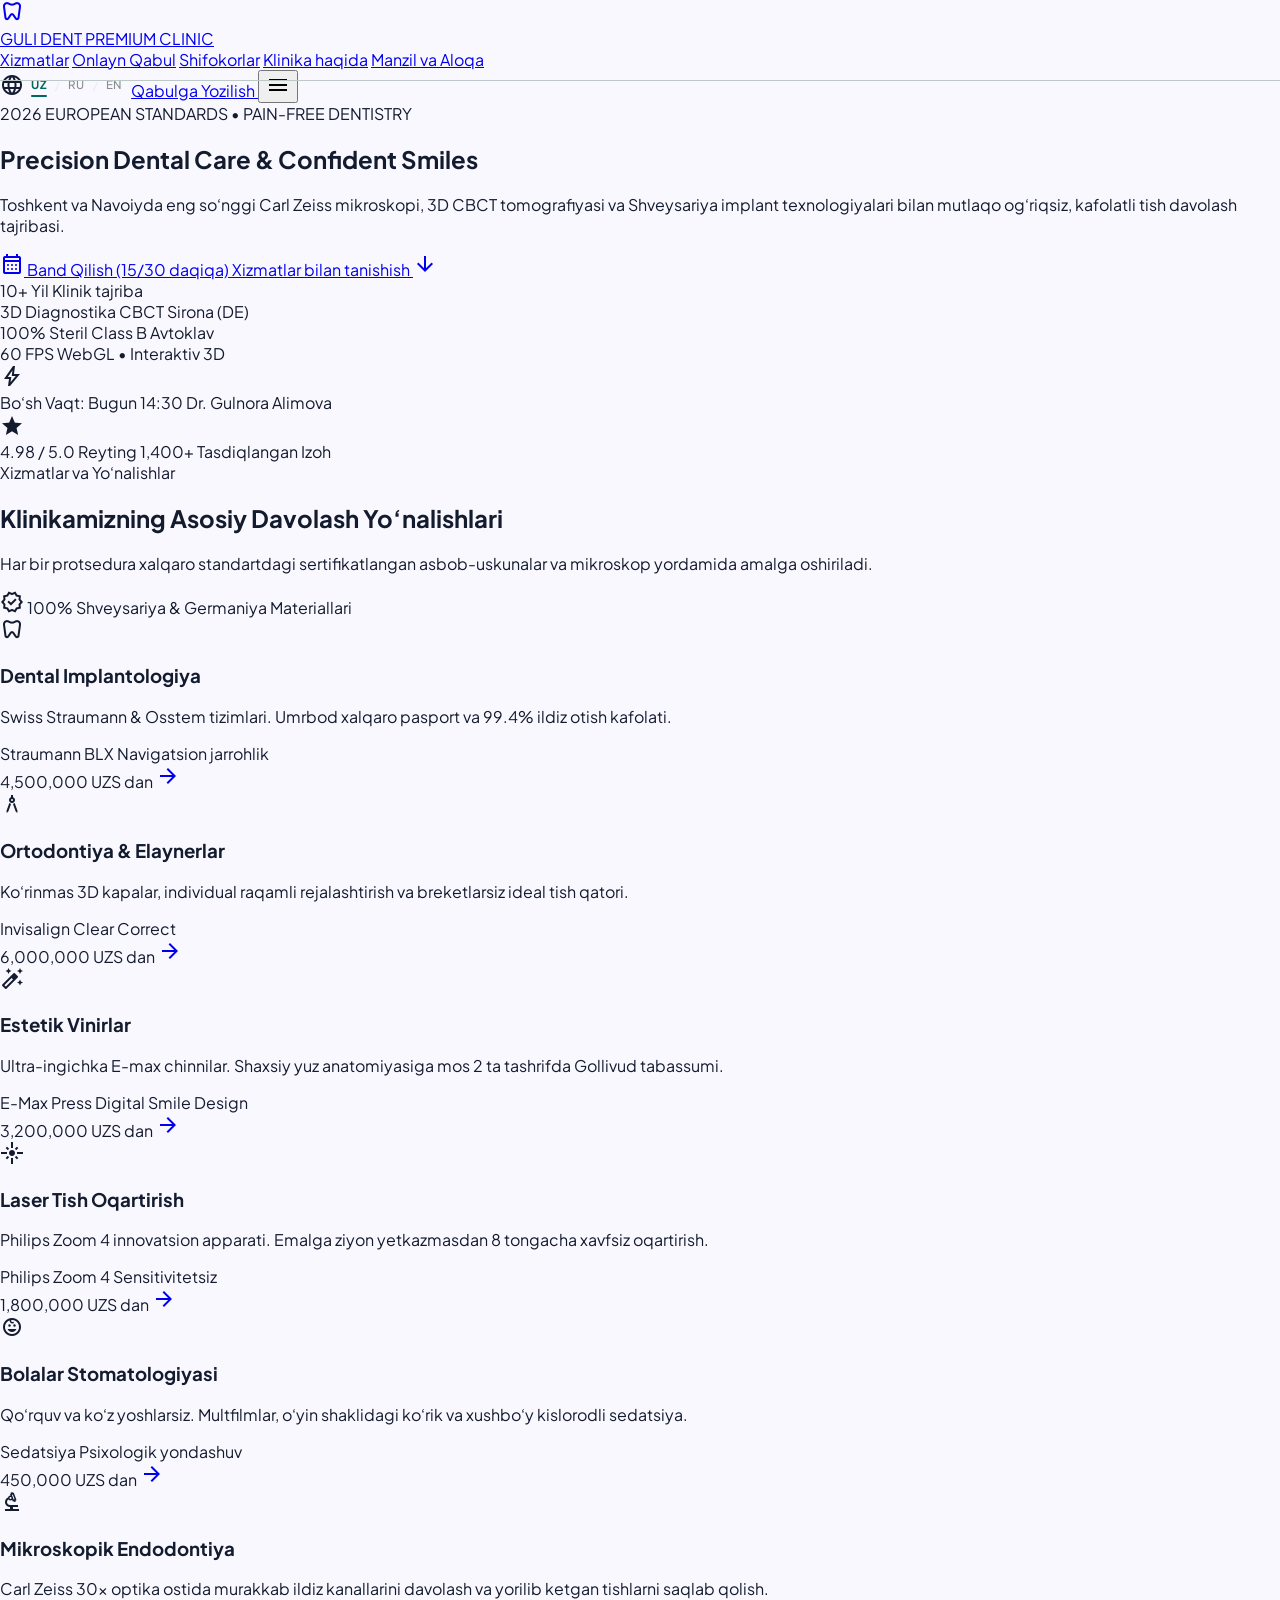
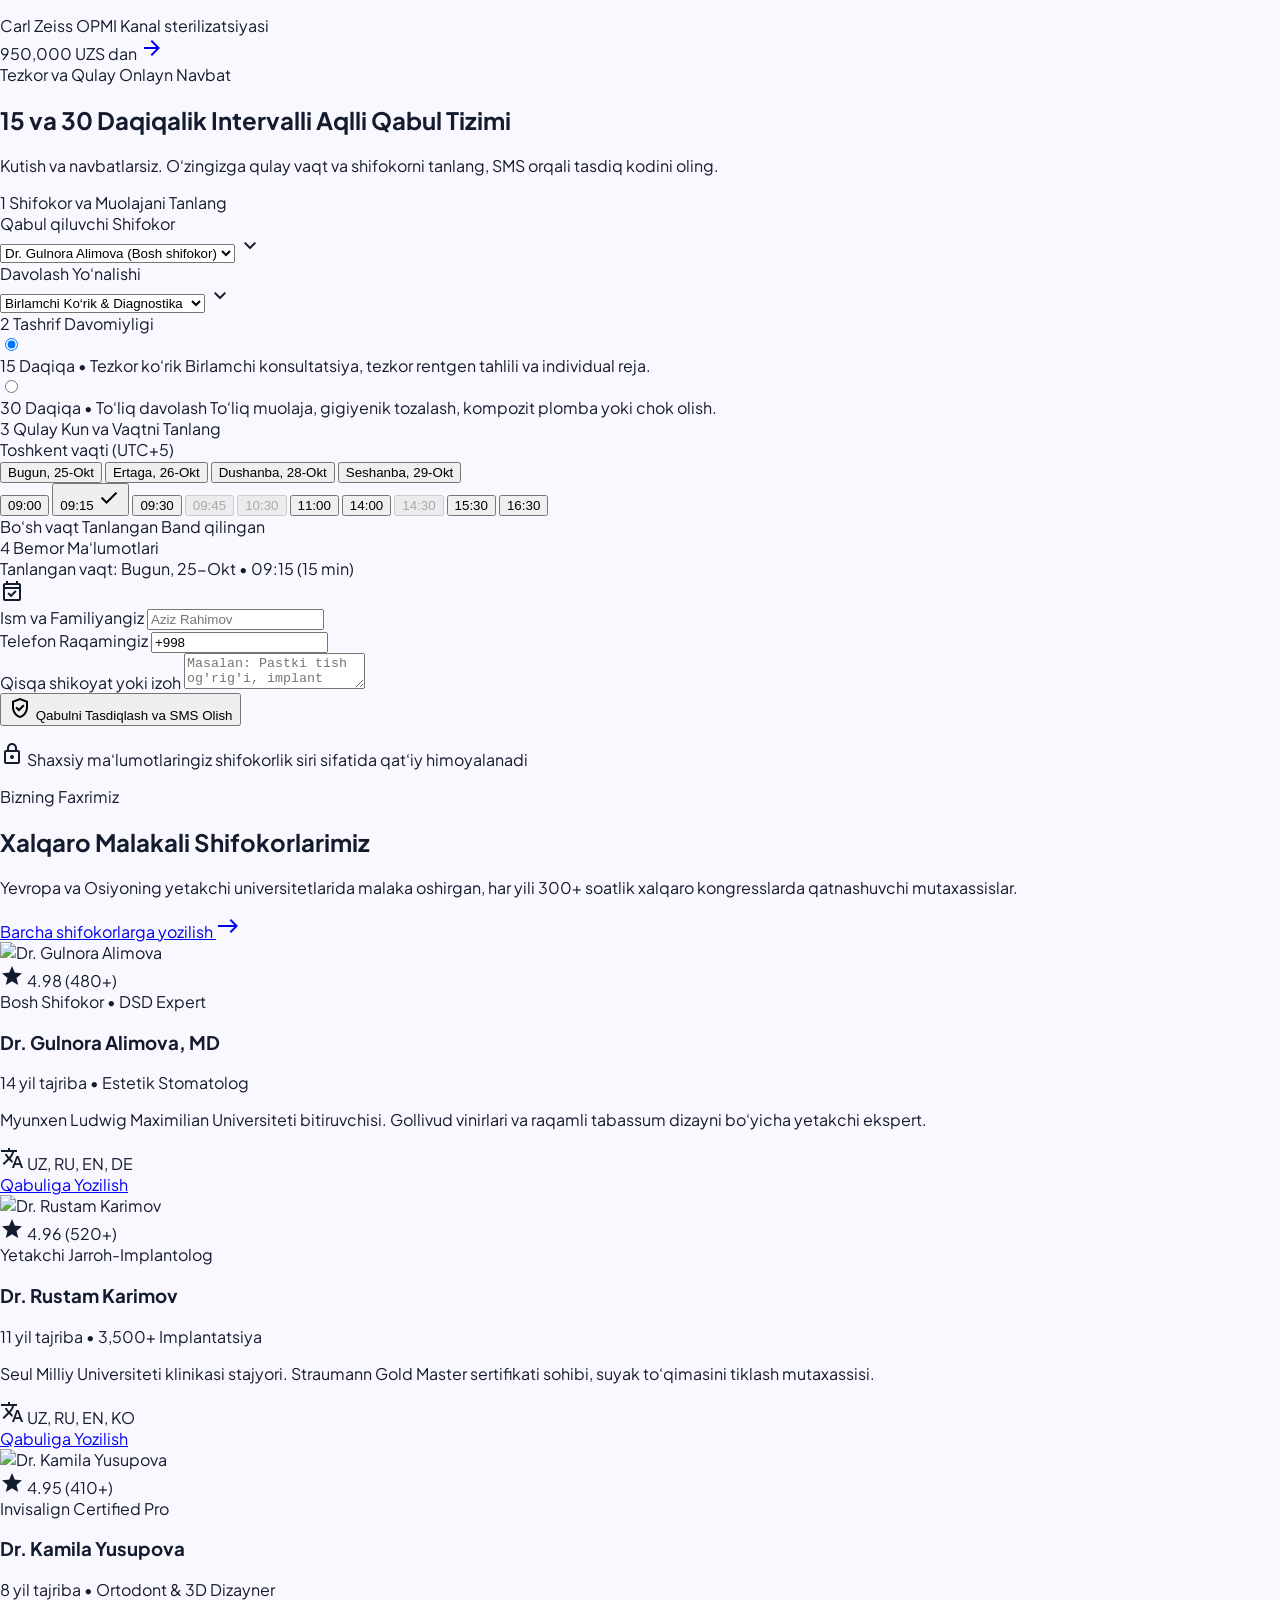
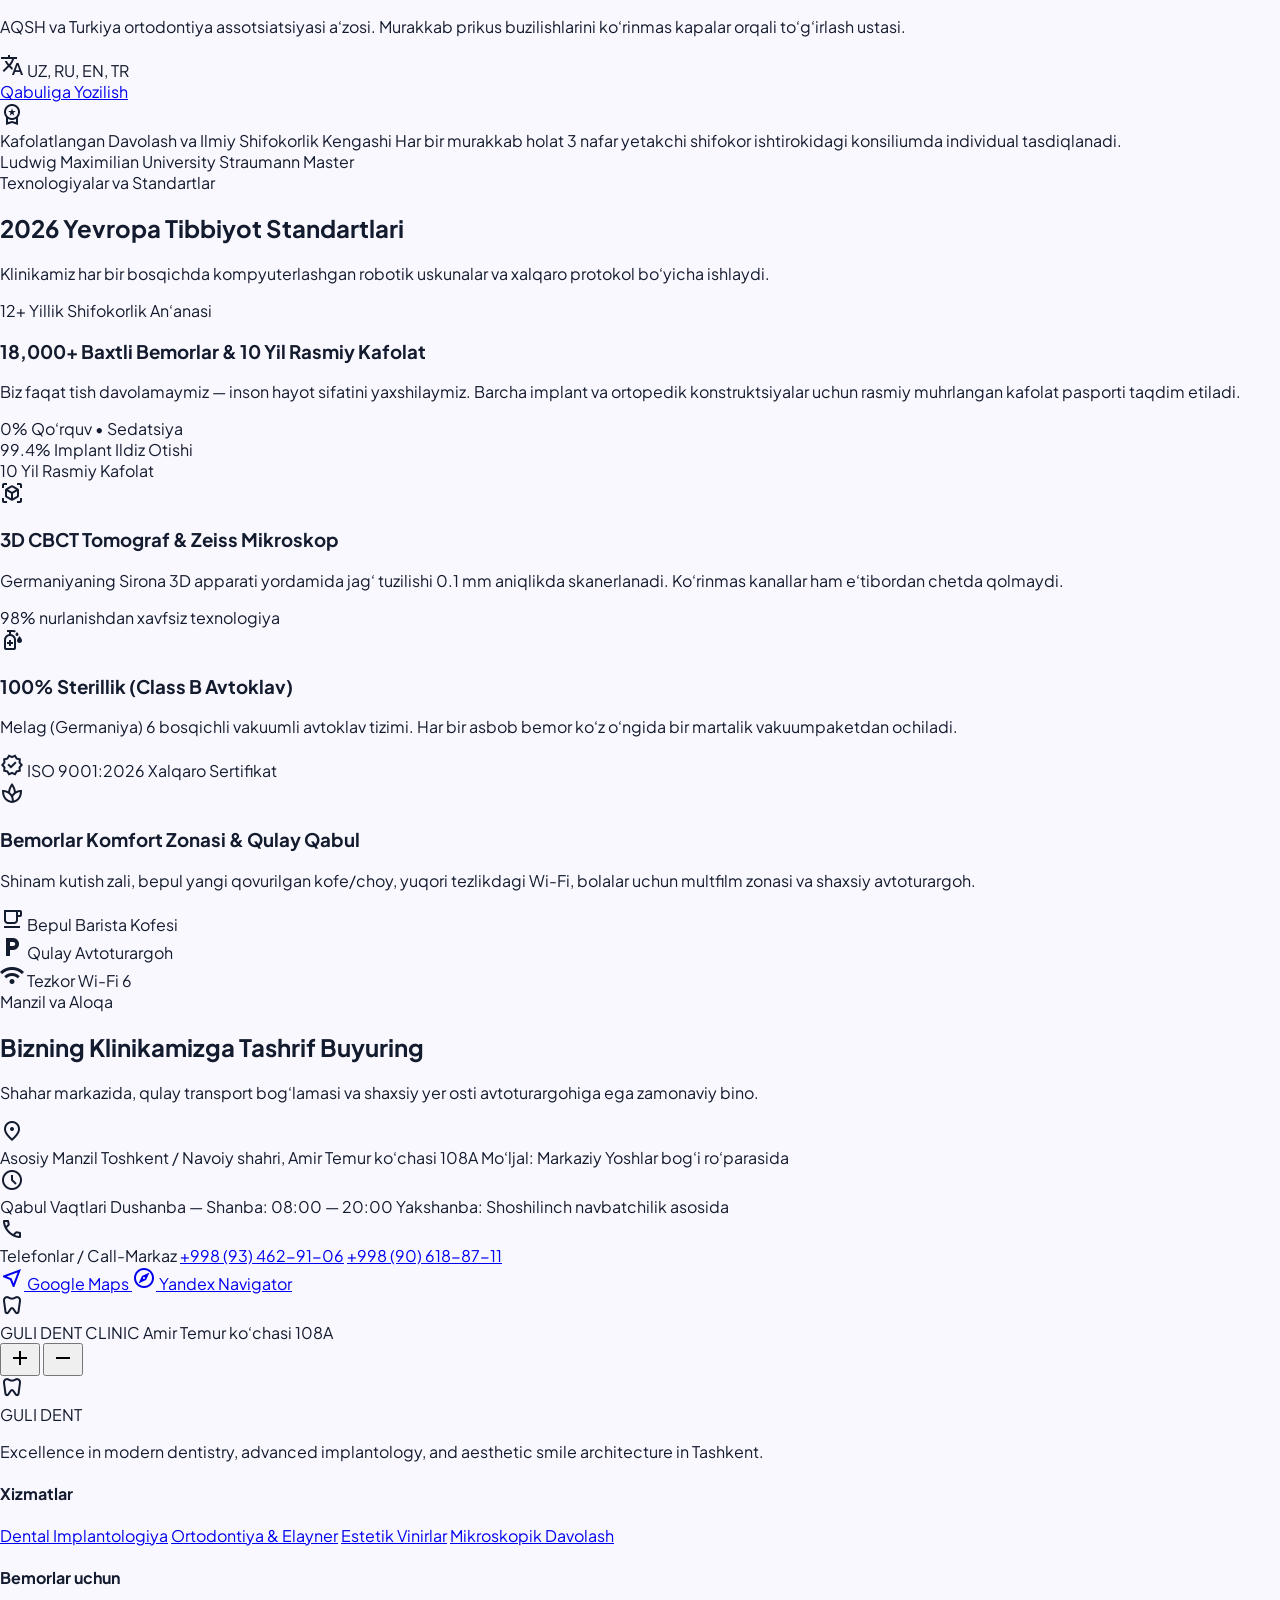
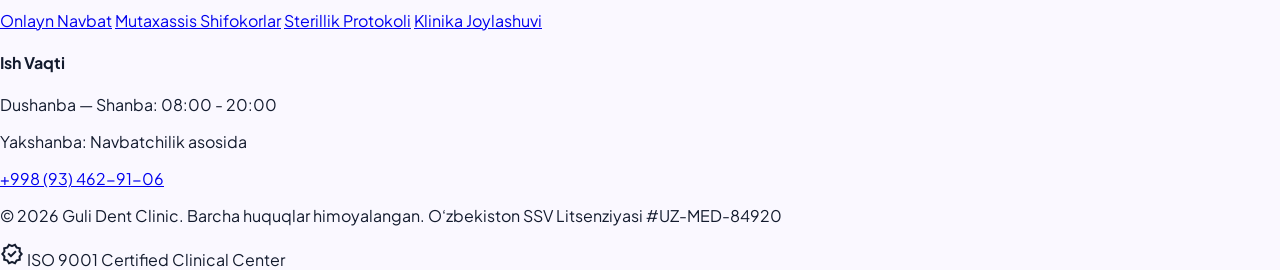
==== commit 953b485d: "Redesign language selector with minimalist aesthetic" ====
--- a/index.html
+++ b/index.html
@@ -118,12 +118,15 @@
       </nav>
 
       <!-- Right Action Items -->
-      <div class="flex items-center gap-3 sm:gap-4">
-        <!-- Language Switcher -->
-        <div class="flex items-center p-1 bg-surface-container-low rounded-full">
-          <button class="lang-btn px-2.5 py-1 rounded-full bg-primary text-on-primary text-xs font-semibold transition-all shadow-sm" type="button">UZ</button>
-          <button class="lang-btn px-2.5 py-1 rounded-full text-on-surface-variant hover:text-on-surface text-xs font-semibold transition-all" type="button">RU</button>
-          <button class="lang-btn px-2.5 py-1 rounded-full text-on-surface-variant hover:text-on-surface text-xs font-semibold transition-all" type="button">EN</button>
+      <div class="flex items-center gap-3 sm:gap-5">
+        <!-- Minimalist Language Switcher -->
+        <div class="lang-switcher flex items-center text-xs tracking-wider select-none" role="group" aria-label="Tilni tanlash / Выбор языка / Select Language">
+          <span class="material-symbols-outlined text-[16px] text-outline/50 mr-1 hidden sm:inline-block pointer-events-none">language</span>
+          <button type="button" data-lang="uz" class="lang-btn active" title="O‘zbekcha" aria-label="O‘zbek tili">UZ</button>
+          <span class="lang-divider">/</span>
+          <button type="button" data-lang="ru" class="lang-btn" title="Русский" aria-label="Русский язык">RU</button>
+          <span class="lang-divider">/</span>
+          <button type="button" data-lang="en" class="lang-btn" title="English" aria-label="English">EN</button>
         </div>
 
         <!-- Appointment CTA -->
@@ -146,7 +149,23 @@
         <a href="#doctors" class="mobile-nav-link text-base font-semibold text-on-surface hover:text-primary transition-colors py-1">Shifokorlar</a>
         <a href="#about" class="mobile-nav-link text-base font-semibold text-on-surface hover:text-primary transition-colors py-1">Klinika haqida</a>
         <a href="#contact" class="mobile-nav-link text-base font-semibold text-on-surface hover:text-primary transition-colors py-1">Manzil va Aloqa</a>
-        <a href="#booking" class="mobile-nav-link w-full py-3 text-center rounded-xl bg-primary text-on-primary font-semibold shadow-md mt-2">
+        
+        <!-- Mobile Drawer Minimalist Language Selector -->
+        <div class="pt-3 pb-1 border-t border-outline-variant/30 flex items-center justify-between">
+          <span class="text-xs font-medium text-on-surface-variant flex items-center gap-1.5">
+            <span class="material-symbols-outlined text-[16px] text-outline">language</span>
+            Tilni tanlang:
+          </span>
+          <div class="lang-switcher flex items-center text-xs tracking-wider select-none">
+            <button type="button" data-lang="uz" class="lang-btn active" title="O‘zbekcha">UZ</button>
+            <span class="lang-divider">/</span>
+            <button type="button" data-lang="ru" class="lang-btn" title="Русский">RU</button>
+            <span class="lang-divider">/</span>
+            <button type="button" data-lang="en" class="lang-btn" title="English">EN</button>
+          </div>
+        </div>
+
+        <a href="#booking" class="mobile-nav-link w-full py-3 text-center rounded-xl bg-primary text-on-primary font-semibold shadow-md mt-1">
           Qabulga Yozilish
         </a>
       </div>
--- a/css/style.css
+++ b/css/style.css
@@ -218,5 +218,65 @@
 }
 
 .mobile-nav-drawer.open {
-  max-height: 380px;
-}
+  max-height: 440px;
+}
+
+/* ==========================================================================
+   Minimalist Language Switcher
+   ========================================================================== */
+.lang-switcher {
+  display: inline-flex;
+  align-items: center;
+  gap: 1px;
+}
+
+.lang-btn {
+  background: transparent;
+  border: none;
+  padding: 4px 6px;
+  font-family: inherit;
+  font-size: 11.5px;
+  font-weight: 500;
+  letter-spacing: 0.06em;
+  color: var(--on-surface-variant);
+  opacity: 0.6;
+  cursor: pointer;
+  position: relative;
+  transition: all 0.2s cubic-bezier(0.16, 1, 0.3, 1);
+  border-radius: 4px;
+  line-height: 1;
+}
+
+.lang-btn:hover {
+  opacity: 1;
+  color: var(--primary);
+}
+
+.lang-btn.active {
+  opacity: 1;
+  color: var(--primary);
+  font-weight: 700;
+}
+
+.lang-btn.active::after {
+  content: '';
+  position: absolute;
+  bottom: -2px;
+  left: 6px;
+  right: 6px;
+  height: 2px;
+  background-color: var(--primary);
+  border-radius: 9999px;
+  transition: all 0.2s ease;
+}
+
+.lang-divider {
+  color: var(--outline-variant);
+  opacity: 0.4;
+  font-size: 11px;
+  font-weight: 300;
+  margin: 0 1px;
+  user-select: none;
+  pointer-events: none;
+  line-height: 1;
+}
